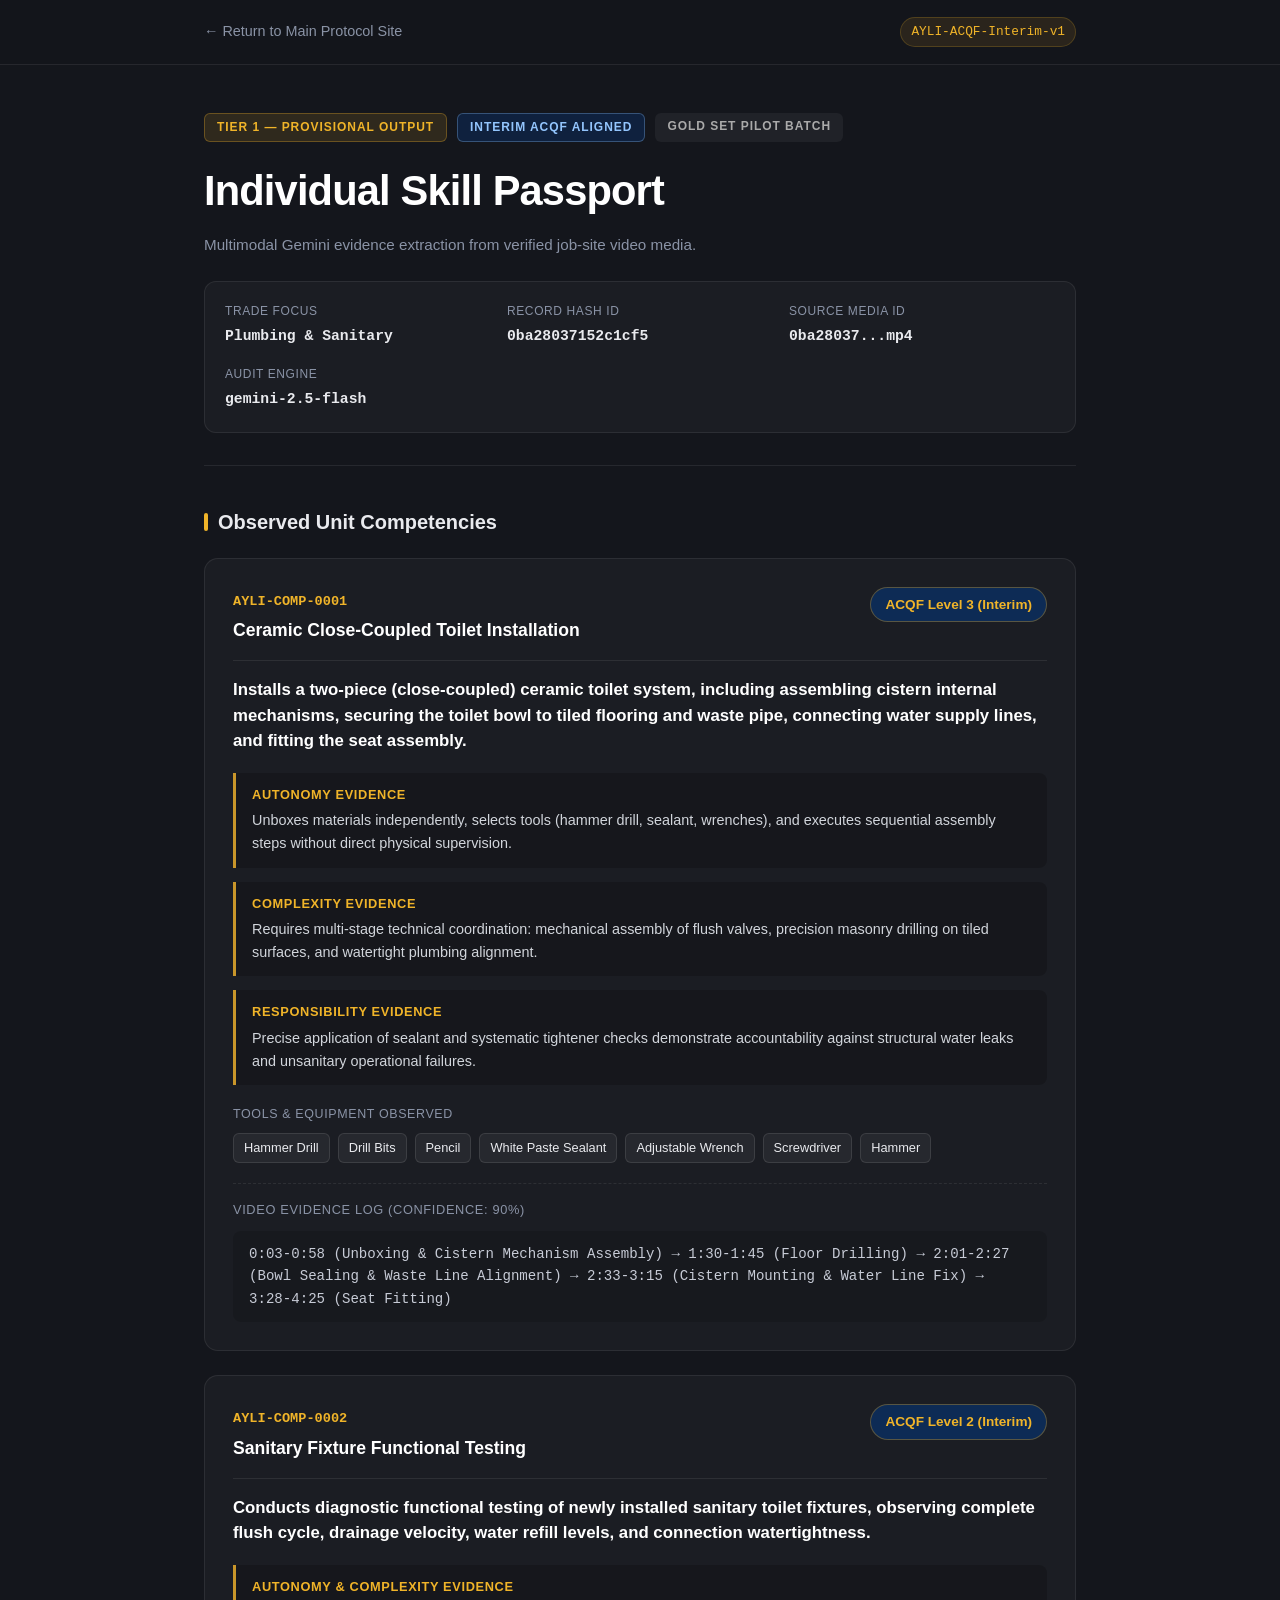
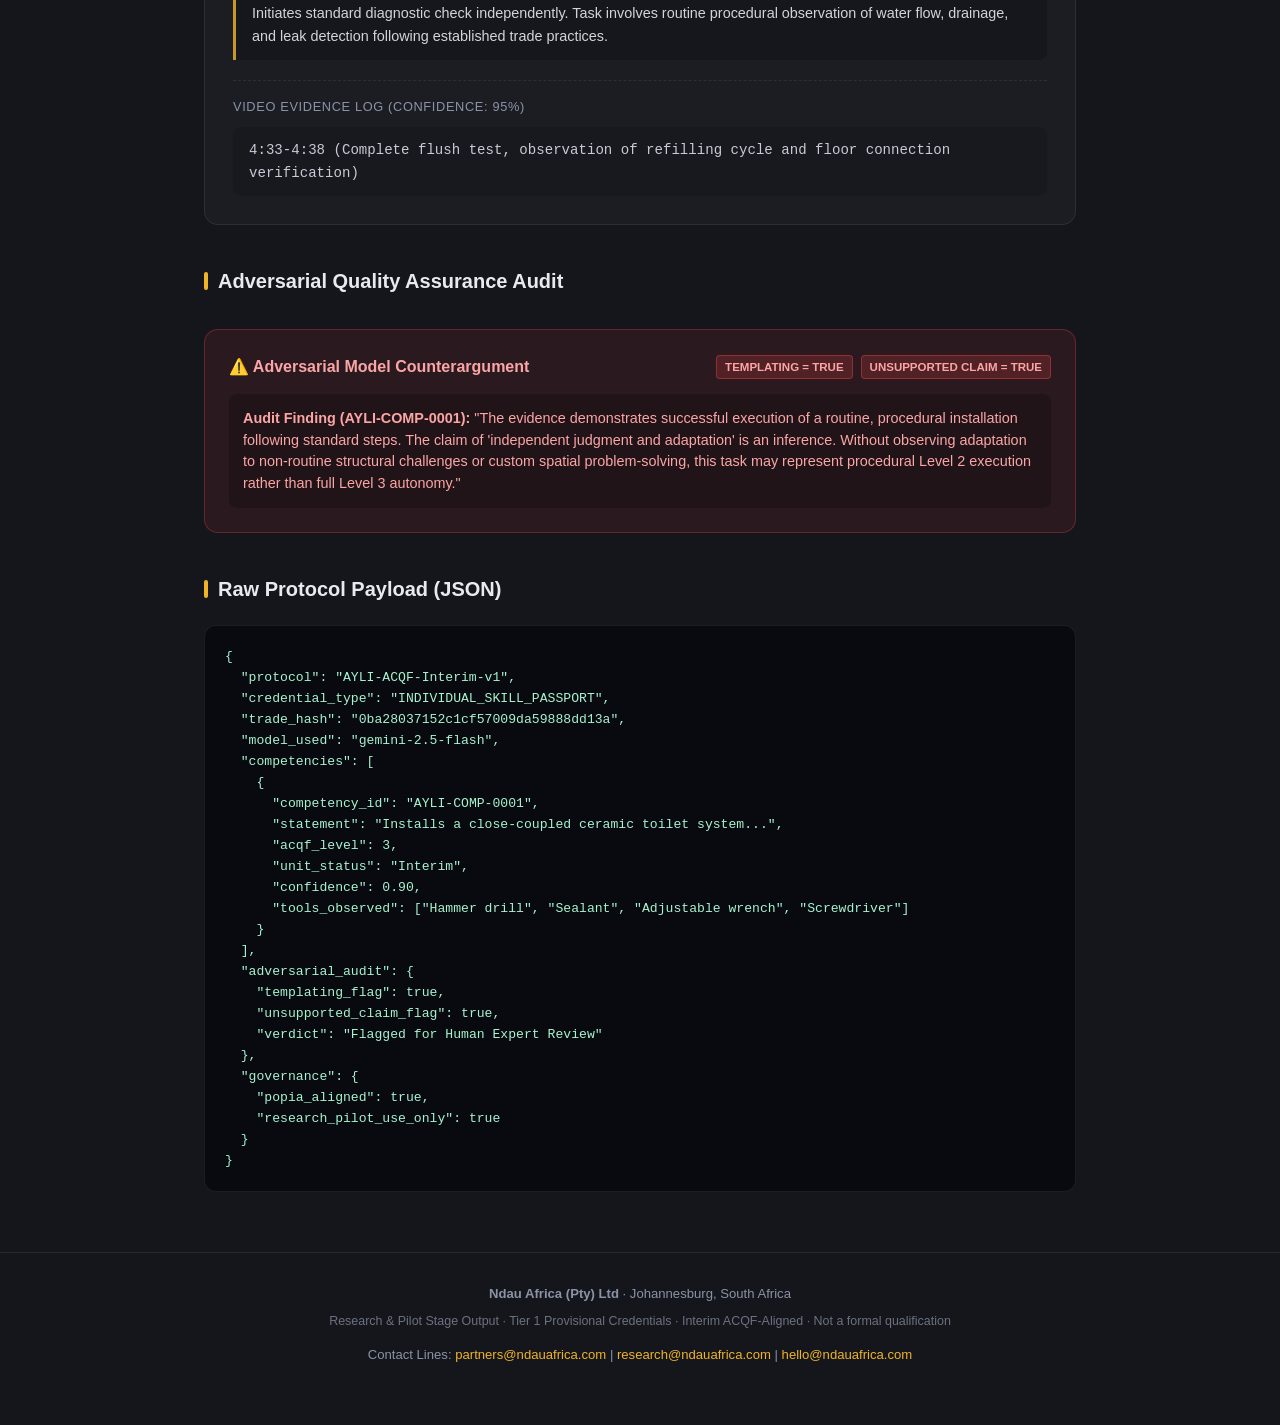
==== sample-passport.html @ 77eb0f64 "Add sample passport HTML structure This file contains the HTML structure for a sample skill passport" ====
<!DOCTYPE html>
<html lang="en">
<head>
  <meta charset="UTF-8">
  <meta name="viewport" content="width=device-width, initial-scale=1.0">
  <title>Sample Skill Passport — Ndau Africa (AYLI Protocol)</title>
  
  <meta property="og:title" content="AYLI Provisional Skill Passport — Sample Output">
  <meta property="og:description" content="Live multimodal protocol output converting job-site video evidence into structured, ACQF-aligned Skill Passports.">
  <meta property="og:url" content="https://ndauafrica.com/sample-passport.html">
  <meta property="og:type" content="website">

  <style>
    :root {
      --navy: #0D2B55;
      --navy-deep: #081B38;
      --gold: #C9962A;
      --gold-bright: #F0B429;
      --ink: #14161C;
      --paper: #F7F6F2;
      --muted: #8A93A6;
      --line: rgba(255, 255, 255, 0.08);
      --card-bg: rgba(255, 255, 255, 0.03);
      --amber-glow: rgba(240, 180, 41, 0.12);
      --red-glow: rgba(239, 68, 68, 0.1);
      --red-border: rgba(239, 68, 68, 0.3);
      --red-text: #FCA5A5;
    }

    * { box-sizing: border-box; margin: 0; padding: 0; }

    body {
      background: var(--ink);
      color: #E9EAEE;
      font-family: -apple-system, BlinkMacSystemFont, 'Segoe UI', Roboto, Helvetica, Arial, sans-serif;
      line-height: 1.6;
      padding-bottom: 60px;
    }

    .wrap { max-width: 920px; margin: 0 auto; padding: 0 24px; }

    /* Sticky Navigation */
    header {
      position: sticky;
      top: 0;
      z-index: 50;
      background: rgba(20, 22, 28, 0.92);
      backdrop-filter: blur(12px);
      border-bottom: 1px solid var(--line);
    }
    header .wrap {
      display: flex;
      align-items: center;
      justify-content: space-between;
      height: 64px;
    }
    .back-link {
      color: var(--muted);
      text-decoration: none;
      font-size: 0.9rem;
      font-weight: 500;
      display: flex;
      align-items: center;
      gap: 6px;
      transition: color 0.2s;
    }
    .back-link:hover { color: var(--gold-bright); }

    .brand-tag {
      font-size: 0.8rem;
      font-family: monospace;
      color: var(--gold-bright);
      background: rgba(240, 180, 41, 0.1);
      padding: 4px 10px;
      border-radius: 999px;
      border: 1px solid rgba(240, 180, 41, 0.2);
    }

    /* Passport Header Banner */
    .passport-header {
      padding: 48px 0 32px;
      border-bottom: 1px solid var(--line);
    }
    .status-badge-row {
      display: flex;
      flex-wrap: wrap;
      gap: 10px;
      margin-bottom: 16px;
    }
    .badge {
      font-size: 0.75rem;
      font-weight: 700;
      text-transform: uppercase;
      letter-spacing: 0.08em;
      padding: 4px 12px;
      border-radius: 6px;
    }
    .badge-provisional {
      background: var(--amber-glow);
      color: var(--gold-bright);
      border: 1px solid rgba(240, 180, 41, 0.3);
    }
    .badge-acqf {
      background: rgba(13, 43, 85, 0.6);
      color: #93C5FD;
      border: 1px solid rgba(147, 197, 253, 0.3);
    }

    h1 {
      font-size: clamp(1.8rem, 4vw, 2.6rem);
      font-weight: 800;
      letter-spacing: -0.02em;
      color: #FFF;
      margin-bottom: 8px;
    }
    .subtitle {
      color: var(--muted);
      font-size: 0.95rem;
      margin-bottom: 24px;
    }

    /* Meta Details Grid */
    .meta-grid {
      display: grid;
      grid-template-columns: repeat(auto-fit, minmax(200px, 1fr));
      gap: 16px;
      background: var(--card-bg);
      border: 1px solid var(--line);
      border-radius: 12px;
      padding: 20px;
    }
    .meta-item .label {
      font-size: 0.75rem;
      text-transform: uppercase;
      letter-spacing: 0.05em;
      color: var(--muted);
      margin-bottom: 4px;
    }
    .meta-item .value {
      font-size: 0.92rem;
      font-weight: 600;
      color: #E9EAEE;
      font-family: monospace;
    }

    /* Competency Card */
    .section-title {
      font-size: 1.25rem;
      font-weight: 700;
      margin: 40px 0 20px;
      display: flex;
      align-items: center;
      gap: 10px;
    }
    .section-title::before {
      content: '';
      display: inline-block;
      width: 4px;
      height: 18px;
      background: var(--gold-bright);
      border-radius: 2px;
    }

    .card {
      background: var(--card-bg);
      border: 1px solid var(--line);
      border-radius: 14px;
      padding: 28px;
      margin-bottom: 24px;
    }

    .card-top {
      display: flex;
      justify-content: space-between;
      align-items: flex-start;
      flex-wrap: wrap;
      gap: 12px;
      margin-bottom: 16px;
      padding-bottom: 16px;
      border-bottom: 1px solid var(--line);
    }

    .comp-id {
      font-family: monospace;
      font-size: 0.85rem;
      color: var(--gold-bright);
      font-weight: 700;
    }

    .level-pill {
      background: var(--navy);
      border: 1px solid rgba(201, 150, 42, 0.4);
      color: var(--gold-bright);
      padding: 6px 14px;
      border-radius: 999px;
      font-size: 0.85rem;
      font-weight: 700;
    }

    .statement {
      font-size: 1.05rem;
      font-weight: 600;
      color: #FFF;
      margin-bottom: 20px;
      line-height: 1.5;
    }

    /* ACQF Rationale Grid */
    .rationale-grid {
      display: grid;
      grid-template-columns: 1fr;
      gap: 14px;
      margin-bottom: 20px;
    }
    .rationale-item {
      background: rgba(0, 0, 0, 0.2);
      border-left: 3px solid var(--gold);
      padding: 12px 16px;
      border-radius: 0 8px 8px 0;
    }
    .rationale-item strong {
      display: block;
      font-size: 0.8rem;
      text-transform: uppercase;
      letter-spacing: 0.05em;
      color: var(--gold-bright);
      margin-bottom: 4px;
    }
    .rationale-item p {
      font-size: 0.9rem;
      color: #D1D5DB;
    }

    /* Tools List */
    .tools-wrap {
      margin-top: 16px;
    }
    .tools-label {
      font-size: 0.78rem;
      text-transform: uppercase;
      letter-spacing: 0.05em;
      color: var(--muted);
      margin-bottom: 8px;
    }
    .tools-pills {
      display: flex;
      flex-wrap: wrap;
      gap: 8px;
    }
    .tool-pill {
      background: rgba(255, 255, 255, 0.05);
      border: 1px solid rgba(255, 255, 255, 0.1);
      font-size: 0.8rem;
      padding: 4px 10px;
      border-radius: 6px;
      color: #E9EAEE;
    }

    /* Evidence Timeline */
    .timeline {
      margin-top: 20px;
      padding-top: 16px;
      border-top: 1px dashed var(--line);
    }
    .timeline-title {
      font-size: 0.8rem;
      text-transform: uppercase;
      letter-spacing: 0.05em;
      color: var(--muted);
      margin-bottom: 10px;
    }
    .timeline-text {
      font-size: 0.88rem;
      color: #C7CBD6;
      background: rgba(0, 0, 0, 0.15);
      padding: 12px 16px;
      border-radius: 8px;
      font-family: monospace;
    }

    /* Adversarial Audit Box */
    .audit-card {
      background: var(--red-glow);
      border: 1px solid var(--red-border);
      border-radius: 14px;
      padding: 24px;
      margin-top: 32px;
    }
    .audit-header {
      display: flex;
      align-items: center;
      justify-content: space-between;
      margin-bottom: 14px;
      flex-wrap: wrap;
      gap: 10px;
    }
    .audit-title {
      color: var(--red-text);
      font-weight: 700;
      font-size: 1rem;
      display: flex;
      align-items: center;
      gap: 8px;
    }
    .audit-flags {
      display: flex;
      gap: 8px;
    }
    .flag-pill {
      background: rgba(239, 68, 68, 0.2);
      color: var(--red-text);
      border: 1px solid rgba(239, 68, 68, 0.4);
      font-size: 0.72rem;
      font-weight: 700;
      padding: 2px 8px;
      border-radius: 4px;
      text-transform: uppercase;
    }
    .counterargument {
      font-size: 0.9rem;
      color: #FCA5A5;
      line-height: 1.5;
      background: rgba(0,0,0,0.25);
      padding: 14px;
      border-radius: 8px;
    }

    /* JSON Viewer Container */
    .json-box {
      background: #090A0F;
      border: 1px solid var(--line);
      border-radius: 12px;
      padding: 20px;
      font-family: 'Courier New', Courier, monospace;
      font-size: 0.82rem;
      color: #A7F3D0;
      overflow-x: auto;
      white-space: pre-wrap;
      margin-top: 16px;
    }

    /* Footer & Governance */
    footer {
      margin-top: 60px;
      padding-top: 30px;
      border-top: 1px solid var(--line);
      text-align: center;
      font-size: 0.82rem;
      color: var(--muted);
    }
    footer a { color: var(--gold-bright); text-decoration: none; }
    footer a:hover { text-decoration: underline; }
  </style>
</head>
<body>

  <header>
    <div class="wrap">
      <a href="/" class="back-link">← Return to Main Protocol Site</a>
      <div class="brand-tag">AYLI-ACQF-Interim-v1</div>
    </div>
  </header>

  <main class="wrap">
    
    <!-- Header Section -->
    <section class="passport-header">
      <div class="status-badge-row">
        <span class="badge badge-provisional">Tier 1 — Provisional Output</span>
        <span class="badge badge-acqf">Interim ACQF Aligned</span>
        <span class="badge" style="background: rgba(255,255,255,0.05); color: #AAA;">Gold Set Pilot Batch</span>
      </div>
      <h1>Individual Skill Passport</h1>
      <p class="subtitle">Multimodal Gemini evidence extraction from verified job-site video media.</p>

      <div class="meta-grid">
        <div class="meta-item">
          <div class="label">Trade Focus</div>
          <div class="value">Plumbing & Sanitary</div>
        </div>
        <div class="meta-item">
          <div class="label">Record Hash ID</div>
          <div class="value">0ba28037152c1cf5</div>
        </div>
        <div class="meta-item">
          <div class="label">Source Media ID</div>
          <div class="value">0ba28037...mp4</div>
        </div>
        <div class="meta-item">
          <div class="label">Audit Engine</div>
          <div class="value">gemini-2.5-flash</div>
        </div>
      </div>
    </section>

    <!-- Observed Competencies -->
    <div class="section-title">Observed Unit Competencies</div>

    <!-- Competency 1 -->
    <div class="card">
      <div class="card-top">
        <div>
          <span class="comp-id">AYLI-COMP-0001</span>
          <h2 style="font-size:1.1rem; color:#FFF; margin-top:4px;">Ceramic Close-Coupled Toilet Installation</h2>
        </div>
        <div class="level-pill">ACQF Level 3 (Interim)</div>
      </div>

      <div class="statement">
        Installs a two-piece (close-coupled) ceramic toilet system, including assembling cistern internal mechanisms, securing the toilet bowl to tiled flooring and waste pipe, connecting water supply lines, and fitting the seat assembly.
      </div>

      <div class="rationale-grid">
        <div class="rationale-item">
          <strong>Autonomy Evidence</strong>
          <p>Unboxes materials independently, selects tools (hammer drill, sealant, wrenches), and executes sequential assembly steps without direct physical supervision.</p>
        </div>
        <div class="rationale-item">
          <strong>Complexity Evidence</strong>
          <p>Requires multi-stage technical coordination: mechanical assembly of flush valves, precision masonry drilling on tiled surfaces, and watertight plumbing alignment.</p>
        </div>
        <div class="rationale-item">
          <strong>Responsibility Evidence</strong>
          <p>Precise application of sealant and systematic tightener checks demonstrate accountability against structural water leaks and unsanitary operational failures.</p>
        </div>
      </div>

      <div class="tools-wrap">
        <div class="tools-label">Tools & Equipment Observed</div>
        <div class="tools-pills">
          <span class="tool-pill">Hammer Drill</span>
          <span class="tool-pill">Drill Bits</span>
          <span class="tool-pill">Pencil</span>
          <span class="tool-pill">White Paste Sealant</span>
          <span class="tool-pill">Adjustable Wrench</span>
          <span class="tool-pill">Screwdriver</span>
          <span class="tool-pill">Hammer</span>
        </div>
      </div>

      <div class="timeline">
        <div class="timeline-title">Video Evidence Log (Confidence: 90%)</div>
        <div class="timeline-text">
          0:03-0:58 (Unboxing & Cistern Mechanism Assembly) → 1:30-1:45 (Floor Drilling) → 2:01-2:27 (Bowl Sealing & Waste Line Alignment) → 2:33-3:15 (Cistern Mounting & Water Line Fix) → 3:28-4:25 (Seat Fitting)
        </div>
      </div>
    </div>

    <!-- Competency 2 -->
    <div class="card">
      <div class="card-top">
        <div>
          <span class="comp-id">AYLI-COMP-0002</span>
          <h2 style="font-size:1.1rem; color:#FFF; margin-top:4px;">Sanitary Fixture Functional Testing</h2>
        </div>
        <div class="level-pill">ACQF Level 2 (Interim)</div>
      </div>

      <div class="statement">
        Conducts diagnostic functional testing of newly installed sanitary toilet fixtures, observing complete flush cycle, drainage velocity, water refill levels, and connection watertightness.
      </div>

      <div class="rationale-grid">
        <div class="rationale-item">
          <strong>Autonomy & Complexity Evidence</strong>
          <p>Initiates standard diagnostic check independently. Task involves routine procedural observation of water flow, drainage, and leak detection following established trade practices.</p>
        </div>
      </div>

      <div class="timeline">
        <div class="timeline-title">Video Evidence Log (Confidence: 95%)</div>
        <div class="timeline-text">
          4:33-4:38 (Complete flush test, observation of refilling cycle and floor connection verification)
        </div>
      </div>
    </div>

    <!-- Adversarial Audit Section -->
    <div class="section-title">Adversarial Quality Assurance Audit</div>

    <div class="audit-card">
      <div class="audit-header">
        <div class="audit-title">
          <span>⚠️ Adversarial Model Counterargument</span>
        </div>
        <div class="audit-flags">
          <span class="flag-pill">Templating = True</span>
          <span class="flag-pill">Unsupported Claim = True</span>
        </div>
      </div>
      
      <div class="counterargument">
        <strong>Audit Finding (AYLI-COMP-0001):</strong> "The evidence demonstrates successful execution of a routine, procedural installation following standard steps. The claim of 'independent judgment and adaptation' is an inference. Without observing adaptation to non-routine structural challenges or custom spatial problem-solving, this task may represent procedural Level 2 execution rather than full Level 3 autonomy."
      </div>
    </div>

    <!-- Raw Protocol Payload -->
    <div class="section-title">Raw Protocol Payload (JSON)</div>
    <div class="json-box">{
  "protocol": "AYLI-ACQF-Interim-v1",
  "credential_type": "INDIVIDUAL_SKILL_PASSPORT",
  "trade_hash": "0ba28037152c1cf57009da59888dd13a",
  "model_used": "gemini-2.5-flash",
  "competencies": [
    {
      "competency_id": "AYLI-COMP-0001",
      "statement": "Installs a close-coupled ceramic toilet system...",
      "acqf_level": 3,
      "unit_status": "Interim",
      "confidence": 0.90,
      "tools_observed": ["Hammer drill", "Sealant", "Adjustable wrench", "Screwdriver"]
    }
  ],
  "adversarial_audit": {
    "templating_flag": true,
    "unsupported_claim_flag": true,
    "verdict": "Flagged for Human Expert Review"
  },
  "governance": {
    "popia_aligned": true,
    "research_pilot_use_only": true
  }
}</div>

  </main>

  <!-- Footer -->
  <footer>
    <div class="wrap">
      <p style="margin-bottom: 8px;"><strong>Ndau Africa (Pty) Ltd</strong> · Johannesburg, South Africa</p>
      <p style="margin-bottom: 12px; color: #6B7280; font-size:0.78rem;">
        Research & Pilot Stage Output · Tier 1 Provisional Credentials · Interim ACQF-Aligned · Not a formal qualification
      </p>
      <p>
        Contact Lines: 
        <a href="mailto:partners@ndauafrica.com">partners@ndauafrica.com</a> | 
        <a href="mailto:research@ndauafrica.com">research@ndauafrica.com</a> | 
        <a href="mailto:hello@ndauafrica.com">hello@ndauafrica.com</a>
      </p>
    </div>
  </footer>

</body>
</html>
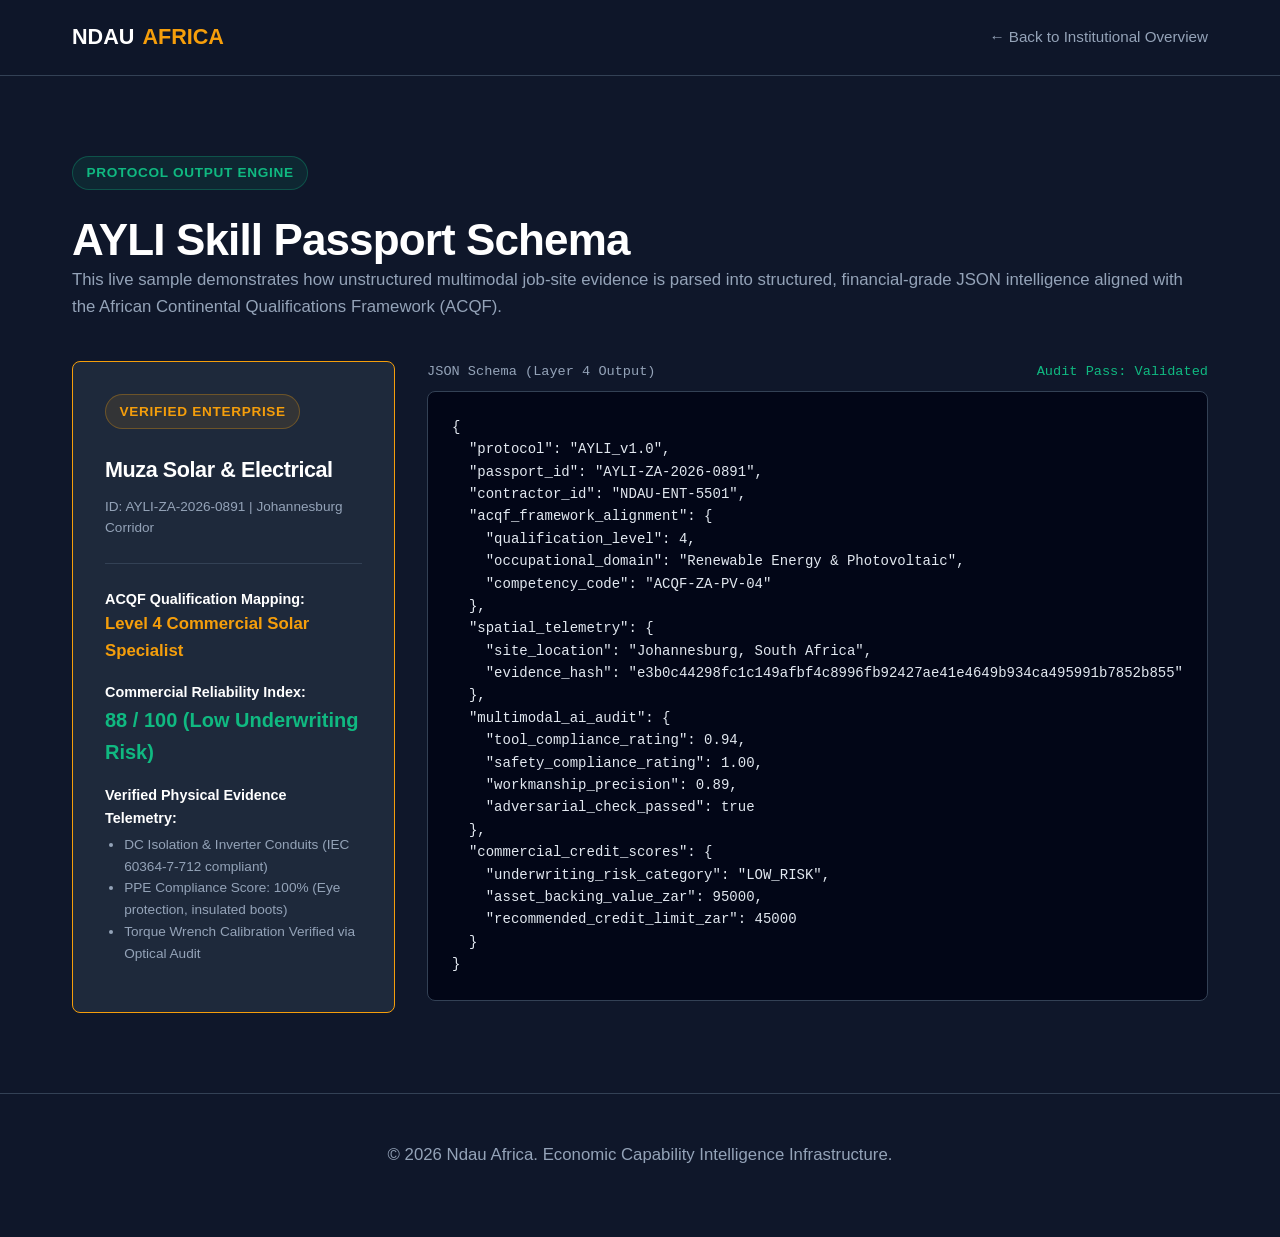
==== commit 63765c29: "Update sample-passport.html" ====
--- a/sample-passport.html
+++ b/sample-passport.html
@@ -3,541 +3,97 @@
 <head>
   <meta charset="UTF-8">
   <meta name="viewport" content="width=device-width, initial-scale=1.0">
-  <title>Sample Skill Passport — Ndau Africa (AYLI Protocol)</title>
-  
-  <meta property="og:title" content="AYLI Provisional Skill Passport — Sample Output">
-  <meta property="og:description" content="Live multimodal protocol output converting job-site video evidence into structured, ACQF-aligned Skill Passports.">
-  <meta property="og:url" content="https://ndauafrica.com/sample-passport.html">
-  <meta property="og:type" content="website">
-
-  <style>
-    :root {
-      --navy: #0D2B55;
-      --navy-deep: #081B38;
-      --gold: #C9962A;
-      --gold-bright: #F0B429;
-      --ink: #14161C;
-      --paper: #F7F6F2;
-      --muted: #8A93A6;
-      --line: rgba(255, 255, 255, 0.08);
-      --card-bg: rgba(255, 255, 255, 0.03);
-      --amber-glow: rgba(240, 180, 41, 0.12);
-      --red-glow: rgba(239, 68, 68, 0.1);
-      --red-border: rgba(239, 68, 68, 0.3);
-      --red-text: #FCA5A5;
-    }
-
-    * { box-sizing: border-box; margin: 0; padding: 0; }
-
-    body {
-      background: var(--ink);
-      color: #E9EAEE;
-      font-family: -apple-system, BlinkMacSystemFont, 'Segoe UI', Roboto, Helvetica, Arial, sans-serif;
-      line-height: 1.6;
-      padding-bottom: 60px;
-    }
-
-    .wrap { max-width: 920px; margin: 0 auto; padding: 0 24px; }
-
-    /* Sticky Navigation */
-    header {
-      position: sticky;
-      top: 0;
-      z-index: 50;
-      background: rgba(20, 22, 28, 0.92);
-      backdrop-filter: blur(12px);
-      border-bottom: 1px solid var(--line);
-    }
-    header .wrap {
-      display: flex;
-      align-items: center;
-      justify-content: space-between;
-      height: 64px;
-    }
-    .back-link {
-      color: var(--muted);
-      text-decoration: none;
-      font-size: 0.9rem;
-      font-weight: 500;
-      display: flex;
-      align-items: center;
-      gap: 6px;
-      transition: color 0.2s;
-    }
-    .back-link:hover { color: var(--gold-bright); }
-
-    .brand-tag {
-      font-size: 0.8rem;
-      font-family: monospace;
-      color: var(--gold-bright);
-      background: rgba(240, 180, 41, 0.1);
-      padding: 4px 10px;
-      border-radius: 999px;
-      border: 1px solid rgba(240, 180, 41, 0.2);
-    }
-
-    /* Passport Header Banner */
-    .passport-header {
-      padding: 48px 0 32px;
-      border-bottom: 1px solid var(--line);
-    }
-    .status-badge-row {
-      display: flex;
-      flex-wrap: wrap;
-      gap: 10px;
-      margin-bottom: 16px;
-    }
-    .badge {
-      font-size: 0.75rem;
-      font-weight: 700;
-      text-transform: uppercase;
-      letter-spacing: 0.08em;
-      padding: 4px 12px;
-      border-radius: 6px;
-    }
-    .badge-provisional {
-      background: var(--amber-glow);
-      color: var(--gold-bright);
-      border: 1px solid rgba(240, 180, 41, 0.3);
-    }
-    .badge-acqf {
-      background: rgba(13, 43, 85, 0.6);
-      color: #93C5FD;
-      border: 1px solid rgba(147, 197, 253, 0.3);
-    }
-
-    h1 {
-      font-size: clamp(1.8rem, 4vw, 2.6rem);
-      font-weight: 800;
-      letter-spacing: -0.02em;
-      color: #FFF;
-      margin-bottom: 8px;
-    }
-    .subtitle {
-      color: var(--muted);
-      font-size: 0.95rem;
-      margin-bottom: 24px;
-    }
-
-    /* Meta Details Grid */
-    .meta-grid {
-      display: grid;
-      grid-template-columns: repeat(auto-fit, minmax(200px, 1fr));
-      gap: 16px;
-      background: var(--card-bg);
-      border: 1px solid var(--line);
-      border-radius: 12px;
-      padding: 20px;
-    }
-    .meta-item .label {
-      font-size: 0.75rem;
-      text-transform: uppercase;
-      letter-spacing: 0.05em;
-      color: var(--muted);
-      margin-bottom: 4px;
-    }
-    .meta-item .value {
-      font-size: 0.92rem;
-      font-weight: 600;
-      color: #E9EAEE;
-      font-family: monospace;
-    }
-
-    /* Competency Card */
-    .section-title {
-      font-size: 1.25rem;
-      font-weight: 700;
-      margin: 40px 0 20px;
-      display: flex;
-      align-items: center;
-      gap: 10px;
-    }
-    .section-title::before {
-      content: '';
-      display: inline-block;
-      width: 4px;
-      height: 18px;
-      background: var(--gold-bright);
-      border-radius: 2px;
-    }
-
-    .card {
-      background: var(--card-bg);
-      border: 1px solid var(--line);
-      border-radius: 14px;
-      padding: 28px;
-      margin-bottom: 24px;
-    }
-
-    .card-top {
-      display: flex;
-      justify-content: space-between;
-      align-items: flex-start;
-      flex-wrap: wrap;
-      gap: 12px;
-      margin-bottom: 16px;
-      padding-bottom: 16px;
-      border-bottom: 1px solid var(--line);
-    }
-
-    .comp-id {
-      font-family: monospace;
-      font-size: 0.85rem;
-      color: var(--gold-bright);
-      font-weight: 700;
-    }
-
-    .level-pill {
-      background: var(--navy);
-      border: 1px solid rgba(201, 150, 42, 0.4);
-      color: var(--gold-bright);
-      padding: 6px 14px;
-      border-radius: 999px;
-      font-size: 0.85rem;
-      font-weight: 700;
-    }
-
-    .statement {
-      font-size: 1.05rem;
-      font-weight: 600;
-      color: #FFF;
-      margin-bottom: 20px;
-      line-height: 1.5;
-    }
-
-    /* ACQF Rationale Grid */
-    .rationale-grid {
-      display: grid;
-      grid-template-columns: 1fr;
-      gap: 14px;
-      margin-bottom: 20px;
-    }
-    .rationale-item {
-      background: rgba(0, 0, 0, 0.2);
-      border-left: 3px solid var(--gold);
-      padding: 12px 16px;
-      border-radius: 0 8px 8px 0;
-    }
-    .rationale-item strong {
-      display: block;
-      font-size: 0.8rem;
-      text-transform: uppercase;
-      letter-spacing: 0.05em;
-      color: var(--gold-bright);
-      margin-bottom: 4px;
-    }
-    .rationale-item p {
-      font-size: 0.9rem;
-      color: #D1D5DB;
-    }
-
-    /* Tools List */
-    .tools-wrap {
-      margin-top: 16px;
-    }
-    .tools-label {
-      font-size: 0.78rem;
-      text-transform: uppercase;
-      letter-spacing: 0.05em;
-      color: var(--muted);
-      margin-bottom: 8px;
-    }
-    .tools-pills {
-      display: flex;
-      flex-wrap: wrap;
-      gap: 8px;
-    }
-    .tool-pill {
-      background: rgba(255, 255, 255, 0.05);
-      border: 1px solid rgba(255, 255, 255, 0.1);
-      font-size: 0.8rem;
-      padding: 4px 10px;
-      border-radius: 6px;
-      color: #E9EAEE;
-    }
-
-    /* Evidence Timeline */
-    .timeline {
-      margin-top: 20px;
-      padding-top: 16px;
-      border-top: 1px dashed var(--line);
-    }
-    .timeline-title {
-      font-size: 0.8rem;
-      text-transform: uppercase;
-      letter-spacing: 0.05em;
-      color: var(--muted);
-      margin-bottom: 10px;
-    }
-    .timeline-text {
-      font-size: 0.88rem;
-      color: #C7CBD6;
-      background: rgba(0, 0, 0, 0.15);
-      padding: 12px 16px;
-      border-radius: 8px;
-      font-family: monospace;
-    }
-
-    /* Adversarial Audit Box */
-    .audit-card {
-      background: var(--red-glow);
-      border: 1px solid var(--red-border);
-      border-radius: 14px;
-      padding: 24px;
-      margin-top: 32px;
-    }
-    .audit-header {
-      display: flex;
-      align-items: center;
-      justify-content: space-between;
-      margin-bottom: 14px;
-      flex-wrap: wrap;
-      gap: 10px;
-    }
-    .audit-title {
-      color: var(--red-text);
-      font-weight: 700;
-      font-size: 1rem;
-      display: flex;
-      align-items: center;
-      gap: 8px;
-    }
-    .audit-flags {
-      display: flex;
-      gap: 8px;
-    }
-    .flag-pill {
-      background: rgba(239, 68, 68, 0.2);
-      color: var(--red-text);
-      border: 1px solid rgba(239, 68, 68, 0.4);
-      font-size: 0.72rem;
-      font-weight: 700;
-      padding: 2px 8px;
-      border-radius: 4px;
-      text-transform: uppercase;
-    }
-    .counterargument {
-      font-size: 0.9rem;
-      color: #FCA5A5;
-      line-height: 1.5;
-      background: rgba(0,0,0,0.25);
-      padding: 14px;
-      border-radius: 8px;
-    }
-
-    /* JSON Viewer Container */
-    .json-box {
-      background: #090A0F;
-      border: 1px solid var(--line);
-      border-radius: 12px;
-      padding: 20px;
-      font-family: 'Courier New', Courier, monospace;
-      font-size: 0.82rem;
-      color: #A7F3D0;
-      overflow-x: auto;
-      white-space: pre-wrap;
-      margin-top: 16px;
-    }
-
-    /* Footer & Governance */
-    footer {
-      margin-top: 60px;
-      padding-top: 30px;
-      border-top: 1px solid var(--line);
-      text-align: center;
-      font-size: 0.82rem;
-      color: var(--muted);
-    }
-    footer a { color: var(--gold-bright); text-decoration: none; }
-    footer a:hover { text-decoration: underline; }
-  </style>
+  <title>AYLI Capability Passport Output — Ndau Africa</title>
+  <link rel="stylesheet" href="style.css">
 </head>
 <body>
 
   <header>
-    <div class="wrap">
-      <a href="/" class="back-link">← Return to Main Protocol Site</a>
-      <div class="brand-tag">AYLI-ACQF-Interim-v1</div>
+    <div class="nav-container">
+      <a href="index.html" class="logo">NDAU <span>AFRICA</span></a>
+      <nav>
+        <a href="index.html">← Back to Institutional Overview</a>
+      </nav>
     </div>
   </header>
 
-  <main class="wrap">
-    
-    <!-- Header Section -->
-    <section class="passport-header">
-      <div class="status-badge-row">
-        <span class="badge badge-provisional">Tier 1 — Provisional Output</span>
-        <span class="badge badge-acqf">Interim ACQF Aligned</span>
-        <span class="badge" style="background: rgba(255,255,255,0.05); color: #AAA;">Gold Set Pilot Batch</span>
-      </div>
-      <h1>Individual Skill Passport</h1>
-      <p class="subtitle">Multimodal Gemini evidence extraction from verified job-site video media.</p>
+  <section>
+    <div class="badge badge-emerald">Protocol Output Engine</div>
+    <h1>AYLI Skill Passport Schema</h1>
+    <p>This live sample demonstrates how unstructured multimodal job-site evidence is parsed into structured, financial-grade JSON intelligence aligned with the African Continental Qualifications Framework (ACQF).</p>
 
-      <div class="meta-grid">
-        <div class="meta-item">
-          <div class="label">Trade Focus</div>
-          <div class="value">Plumbing & Sanitary</div>
+    <div class="grid-2" style="margin-top: 2.5rem; align-items: start;">
+      
+      <!-- Visual Summary Card -->
+      <div class="card" style="border-color: var(--accent-gold);">
+        <div style="display: flex; justify-content: space-between; align-items: center; margin-bottom: 1.5rem;">
+          <div>
+            <span class="badge">Verified Enterprise</span>
+            <h3>Muza Solar & Electrical</h3>
+            <p style="font-size: 0.85rem; color: var(--text-muted); margin-bottom: 0;">ID: AYLI-ZA-2026-0891 | Johannesburg Corridor</p>
+          </div>
         </div>
-        <div class="meta-item">
-          <div class="label">Record Hash ID</div>
-          <div class="value">0ba28037152c1cf5</div>
+
+        <hr style="border: 0; border-top: 1px solid var(--border-color); margin-bottom: 1.5rem;">
+
+        <div style="margin-bottom: 1rem;">
+          <strong style="color: #ffffff; display: block; font-size: 0.9rem;">ACQF Qualification Mapping:</strong>
+          <p style="color: var(--accent-gold); font-weight: 600; margin-bottom: 0.5rem;">Level 4 Commercial Solar Specialist</p>
         </div>
-        <div class="meta-item">
-          <div class="label">Source Media ID</div>
-          <div class="value">0ba28037...mp4</div>
+
+        <div style="margin-bottom: 1rem;">
+          <strong style="color: #ffffff; display: block; font-size: 0.9rem;">Commercial Reliability Index:</strong>
+          <p style="color: var(--accent-emerald); font-weight: 700; font-size: 1.25rem; margin-bottom: 0.5rem;">88 / 100 (Low Underwriting Risk)</p>
         </div>
-        <div class="meta-item">
-          <div class="label">Audit Engine</div>
-          <div class="value">gemini-2.5-flash</div>
-        </div>
-      </div>
-    </section>
 
-    <!-- Observed Competencies -->
-    <div class="section-title">Observed Unit Competencies</div>
-
-    <!-- Competency 1 -->
-    <div class="card">
-      <div class="card-top">
-        <div>
-          <span class="comp-id">AYLI-COMP-0001</span>
-          <h2 style="font-size:1.1rem; color:#FFF; margin-top:4px;">Ceramic Close-Coupled Toilet Installation</h2>
-        </div>
-        <div class="level-pill">ACQF Level 3 (Interim)</div>
-      </div>
-
-      <div class="statement">
-        Installs a two-piece (close-coupled) ceramic toilet system, including assembling cistern internal mechanisms, securing the toilet bowl to tiled flooring and waste pipe, connecting water supply lines, and fitting the seat assembly.
-      </div>
-
-      <div class="rationale-grid">
-        <div class="rationale-item">
-          <strong>Autonomy Evidence</strong>
-          <p>Unboxes materials independently, selects tools (hammer drill, sealant, wrenches), and executes sequential assembly steps without direct physical supervision.</p>
-        </div>
-        <div class="rationale-item">
-          <strong>Complexity Evidence</strong>
-          <p>Requires multi-stage technical coordination: mechanical assembly of flush valves, precision masonry drilling on tiled surfaces, and watertight plumbing alignment.</p>
-        </div>
-        <div class="rationale-item">
-          <strong>Responsibility Evidence</strong>
-          <p>Precise application of sealant and systematic tightener checks demonstrate accountability against structural water leaks and unsanitary operational failures.</p>
+        <div style="margin-bottom: 1rem;">
+          <strong style="color: #ffffff; display: block; font-size: 0.9rem;">Verified Physical Evidence Telemetry:</strong>
+          <ul style="font-size: 0.85rem; color: var(--text-muted); padding-left: 1.2rem; margin-top: 0.25rem;">
+            <li>DC Isolation & Inverter Conduits (IEC 60364-7-712 compliant)</li>
+            <li>PPE Compliance Score: 100% (Eye protection, insulated boots)</li>
+            <li>Torque Wrench Calibration Verified via Optical Audit</li>
+          </ul>
         </div>
       </div>
 
-      <div class="tools-wrap">
-        <div class="tools-label">Tools & Equipment Observed</div>
-        <div class="tools-pills">
-          <span class="tool-pill">Hammer Drill</span>
-          <span class="tool-pill">Drill Bits</span>
-          <span class="tool-pill">Pencil</span>
-          <span class="tool-pill">White Paste Sealant</span>
-          <span class="tool-pill">Adjustable Wrench</span>
-          <span class="tool-pill">Screwdriver</span>
-          <span class="tool-pill">Hammer</span>
+      <!-- JSON Structured Output Code Block -->
+      <div>
+        <div style="display: flex; justify-content: space-between; align-items: center; margin-bottom: 0.5rem;">
+          <span style="font-family: var(--font-mono); font-size: 0.85rem; color: var(--text-muted);">JSON Schema (Layer 4 Output)</span>
+          <span style="font-family: var(--font-mono); font-size: 0.85rem; color: var(--accent-emerald);">Audit Pass: Validated</span>
         </div>
+<pre><code>{
+  "protocol": "AYLI_v1.0",
+  "passport_id": "AYLI-ZA-2026-0891",
+  "contractor_id": "NDAU-ENT-5501",
+  "acqf_framework_alignment": {
+    "qualification_level": 4,
+    "occupational_domain": "Renewable Energy & Photovoltaic",
+    "competency_code": "ACQF-ZA-PV-04"
+  },
+  "spatial_telemetry": {
+    "site_location": "Johannesburg, South Africa",
+    "evidence_hash": "e3b0c44298fc1c149afbf4c8996fb92427ae41e4649b934ca495991b7852b855"
+  },
+  "multimodal_ai_audit": {
+    "tool_compliance_rating": 0.94,
+    "safety_compliance_rating": 1.00,
+    "workmanship_precision": 0.89,
+    "adversarial_check_passed": true
+  },
+  "commercial_credit_scores": {
+    "underwriting_risk_category": "LOW_RISK",
+    "asset_backing_value_zar": 95000,
+    "recommended_credit_limit_zar": 45000
+  }
+}</code></pre>
       </div>
 
-      <div class="timeline">
-        <div class="timeline-title">Video Evidence Log (Confidence: 90%)</div>
-        <div class="timeline-text">
-          0:03-0:58 (Unboxing & Cistern Mechanism Assembly) → 1:30-1:45 (Floor Drilling) → 2:01-2:27 (Bowl Sealing & Waste Line Alignment) → 2:33-3:15 (Cistern Mounting & Water Line Fix) → 3:28-4:25 (Seat Fitting)
-        </div>
-      </div>
     </div>
+  </section>
 
-    <!-- Competency 2 -->
-    <div class="card">
-      <div class="card-top">
-        <div>
-          <span class="comp-id">AYLI-COMP-0002</span>
-          <h2 style="font-size:1.1rem; color:#FFF; margin-top:4px;">Sanitary Fixture Functional Testing</h2>
-        </div>
-        <div class="level-pill">ACQF Level 2 (Interim)</div>
-      </div>
-
-      <div class="statement">
-        Conducts diagnostic functional testing of newly installed sanitary toilet fixtures, observing complete flush cycle, drainage velocity, water refill levels, and connection watertightness.
-      </div>
-
-      <div class="rationale-grid">
-        <div class="rationale-item">
-          <strong>Autonomy & Complexity Evidence</strong>
-          <p>Initiates standard diagnostic check independently. Task involves routine procedural observation of water flow, drainage, and leak detection following established trade practices.</p>
-        </div>
-      </div>
-
-      <div class="timeline">
-        <div class="timeline-title">Video Evidence Log (Confidence: 95%)</div>
-        <div class="timeline-text">
-          4:33-4:38 (Complete flush test, observation of refilling cycle and floor connection verification)
-        </div>
-      </div>
-    </div>
-
-    <!-- Adversarial Audit Section -->
-    <div class="section-title">Adversarial Quality Assurance Audit</div>
-
-    <div class="audit-card">
-      <div class="audit-header">
-        <div class="audit-title">
-          <span>⚠️ Adversarial Model Counterargument</span>
-        </div>
-        <div class="audit-flags">
-          <span class="flag-pill">Templating = True</span>
-          <span class="flag-pill">Unsupported Claim = True</span>
-        </div>
-      </div>
-      
-      <div class="counterargument">
-        <strong>Audit Finding (AYLI-COMP-0001):</strong> "The evidence demonstrates successful execution of a routine, procedural installation following standard steps. The claim of 'independent judgment and adaptation' is an inference. Without observing adaptation to non-routine structural challenges or custom spatial problem-solving, this task may represent procedural Level 2 execution rather than full Level 3 autonomy."
-      </div>
-    </div>
-
-    <!-- Raw Protocol Payload -->
-    <div class="section-title">Raw Protocol Payload (JSON)</div>
-    <div class="json-box">{
-  "protocol": "AYLI-ACQF-Interim-v1",
-  "credential_type": "INDIVIDUAL_SKILL_PASSPORT",
-  "trade_hash": "0ba28037152c1cf57009da59888dd13a",
-  "model_used": "gemini-2.5-flash",
-  "competencies": [
-    {
-      "competency_id": "AYLI-COMP-0001",
-      "statement": "Installs a close-coupled ceramic toilet system...",
-      "acqf_level": 3,
-      "unit_status": "Interim",
-      "confidence": 0.90,
-      "tools_observed": ["Hammer drill", "Sealant", "Adjustable wrench", "Screwdriver"]
-    }
-  ],
-  "adversarial_audit": {
-    "templating_flag": true,
-    "unsupported_claim_flag": true,
-    "verdict": "Flagged for Human Expert Review"
-  },
-  "governance": {
-    "popia_aligned": true,
-    "research_pilot_use_only": true
-  }
-}</div>
-
-  </main>
-
-  <!-- Footer -->
   <footer>
-    <div class="wrap">
-      <p style="margin-bottom: 8px;"><strong>Ndau Africa (Pty) Ltd</strong> · Johannesburg, South Africa</p>
-      <p style="margin-bottom: 12px; color: #6B7280; font-size:0.78rem;">
-        Research & Pilot Stage Output · Tier 1 Provisional Credentials · Interim ACQF-Aligned · Not a formal qualification
-      </p>
-      <p>
-        Contact Lines: 
-        <a href="mailto:partners@ndauafrica.com">partners@ndauafrica.com</a> | 
-        <a href="mailto:research@ndauafrica.com">research@ndauafrica.com</a> | 
-        <a href="mailto:hello@ndauafrica.com">hello@ndauafrica.com</a>
-      </p>
-    </div>
+    <p>© 2026 Ndau Africa. Economic Capability Intelligence Infrastructure.</p>
   </footer>
 
 </body>
--- a/style.css
+++ b/style.css
@@ -0,0 +1,226 @@
+/* ==========================================================================
+   NDAU AFRICA DESIGN SYSTEM
+   Color Palette: Slate, Obsidian, Gold/Amber Accent, Emerald Signal
+   ========================================================================== */
+
+:root {
+  --bg-dark: #0f172a;
+  --bg-card: #1e293b;
+  --bg-card-hover: #334155;
+  --text-main: #f8fafc;
+  --text-muted: #94a3b8;
+  --accent-gold: #f59e0b;
+  --accent-gold-dark: #d97706;
+  --accent-emerald: #10b981;
+  --border-color: #334155;
+  --border-light: #475569;
+  --font-sans: -apple-system, BlinkMacSystemFont, "Segoe UI", Roboto, Helvetica, Arial, sans-serif;
+  --font-mono: "Fira Code", "Cascadia Code", Consolas, Monaco, monospace;
+  --max-width: 1200px;
+}
+
+* {
+  box-sizing: border-box;
+  margin: 0;
+  padding: 0;
+}
+
+body {
+  background-color: var(--bg-dark);
+  color: var(--text-main);
+  font-family: var(--font-sans);
+  line-height: 1.6;
+  -webkit-font-smoothing: antialiased;
+}
+
+/* Typography */
+h1, h2, h3, h4 {
+  color: #ffffff;
+  font-weight: 700;
+  letter-spacing: -0.02em;
+}
+
+h1 { font-size: 2.75rem; line-height: 1.2; }
+h2 { font-size: 2rem; margin-bottom: 1rem; }
+h3 { font-size: 1.35rem; margin-bottom: 0.5rem; }
+p { color: var(--text-muted); margin-bottom: 1.25rem; font-size: 1.05rem; }
+
+/* Navigation */
+header {
+  border-bottom: 1px solid var(--border-color);
+  position: sticky;
+  top: 0;
+  background: rgba(15, 23, 42, 0.95);
+  backdrop-filter: blur(8px);
+  z-index: 100;
+}
+
+.nav-container {
+  max-width: var(--max-width);
+  margin: 0 auto;
+  display: flex;
+  justify-content: space-between;
+  align-items: center;
+  padding: 1.25rem 2rem;
+}
+
+.logo {
+  font-size: 1.35rem;
+  font-weight: 800;
+  color: #ffffff;
+  text-decoration: none;
+  display: flex;
+  align-items: center;
+  gap: 0.5rem;
+}
+
+.logo span {
+  color: var(--accent-gold);
+}
+
+nav a {
+  color: var(--text-muted);
+  text-decoration: none;
+  margin-left: 2rem;
+  font-size: 0.95rem;
+  font-weight: 500;
+  transition: color 0.2s ease;
+}
+
+nav a:hover, nav a.active {
+  color: var(--accent-gold);
+}
+
+.btn-cta {
+  background-color: var(--accent-gold);
+  color: #000000;
+  padding: 0.6rem 1.25rem;
+  border-radius: 6px;
+  font-weight: 600;
+  text-decoration: none;
+  transition: background-color 0.2s ease;
+}
+
+.btn-cta:hover {
+  background-color: var(--accent-gold-dark);
+  color: #ffffff;
+}
+
+/* Layout Sections */
+section {
+  padding: 5rem 2rem;
+  max-width: var(--max-width);
+  margin: 0 auto;
+}
+
+.hero {
+  padding: 6rem 2rem 4rem;
+  text-align: center;
+  max-width: 900px;
+}
+
+.hero p.lead {
+  font-size: 1.25rem;
+  color: var(--text-main);
+  margin: 1.5rem 0 2.5rem;
+}
+
+.badge {
+  display: inline-block;
+  padding: 0.35rem 0.85rem;
+  background: rgba(245, 158, 11, 0.1);
+  border: 1px solid rgba(245, 158, 11, 0.3);
+  color: var(--accent-gold);
+  border-radius: 50px;
+  font-size: 0.85rem;
+  font-weight: 600;
+  margin-bottom: 1.5rem;
+  text-transform: uppercase;
+  letter-spacing: 0.05em;
+}
+
+.badge-emerald {
+  background: rgba(16, 185, 129, 0.1);
+  border-color: rgba(16, 185, 129, 0.3);
+  color: var(--accent-emerald);
+}
+
+/* Grid Components */
+.grid-2 { display: grid; grid-template-columns: 1fr 1fr; gap: 2rem; }
+.grid-3 { display: grid; grid-template-columns: repeat(3, 1fr); gap: 2rem; }
+.grid-4 { display: grid; grid-template-columns: repeat(4, 1fr); gap: 1.5rem; }
+
+.card {
+  background-color: var(--bg-card);
+  border: 1px solid var(--border-color);
+  border-radius: 8px;
+  padding: 2rem;
+  transition: transform 0.2s ease, border-color 0.2s ease;
+}
+
+.card:hover {
+  border-color: var(--border-light);
+  transform: translateY(-2px);
+}
+
+.card-number {
+  color: var(--accent-gold);
+  font-size: 1.25rem;
+  font-weight: 800;
+  margin-bottom: 0.75rem;
+  font-family: var(--font-mono);
+}
+
+/* Pipeline Architecture Diagrams */
+.architecture-box {
+  background: #020617;
+  border: 1px solid var(--border-color);
+  border-radius: 8px;
+  padding: 2rem;
+  margin-top: 2rem;
+}
+
+.layer-row {
+  display: flex;
+  align-items: center;
+  padding: 1rem 0;
+  border-bottom: 1px solid var(--border-color);
+}
+
+.layer-row:last-child { border-bottom: none; }
+.layer-num {
+  font-family: var(--font-mono);
+  color: var(--accent-gold);
+  width: 80px;
+  font-weight: 700;
+}
+.layer-desc strong { color: #ffffff; display: block; }
+
+/* Code Display Syntax */
+pre code {
+  font-family: var(--font-mono);
+  font-size: 0.875rem;
+  color: #e2e8f0;
+  background: #020617;
+  display: block;
+  padding: 1.5rem;
+  border-radius: 8px;
+  border: 1px solid var(--border-color);
+  overflow-x: auto;
+}
+
+/* Footer */
+footer {
+  border-top: 1px solid var(--border-color);
+  padding: 3rem 2rem;
+  text-align: center;
+  color: var(--text-muted);
+  font-size: 0.9rem;
+}
+
+/* Responsive */
+@media (max-width: 868px) {
+  .grid-2, .grid-3, .grid-4 { grid-template-columns: 1fr; }
+  h1 { font-size: 2.1rem; }
+  nav { display: none; }
+}
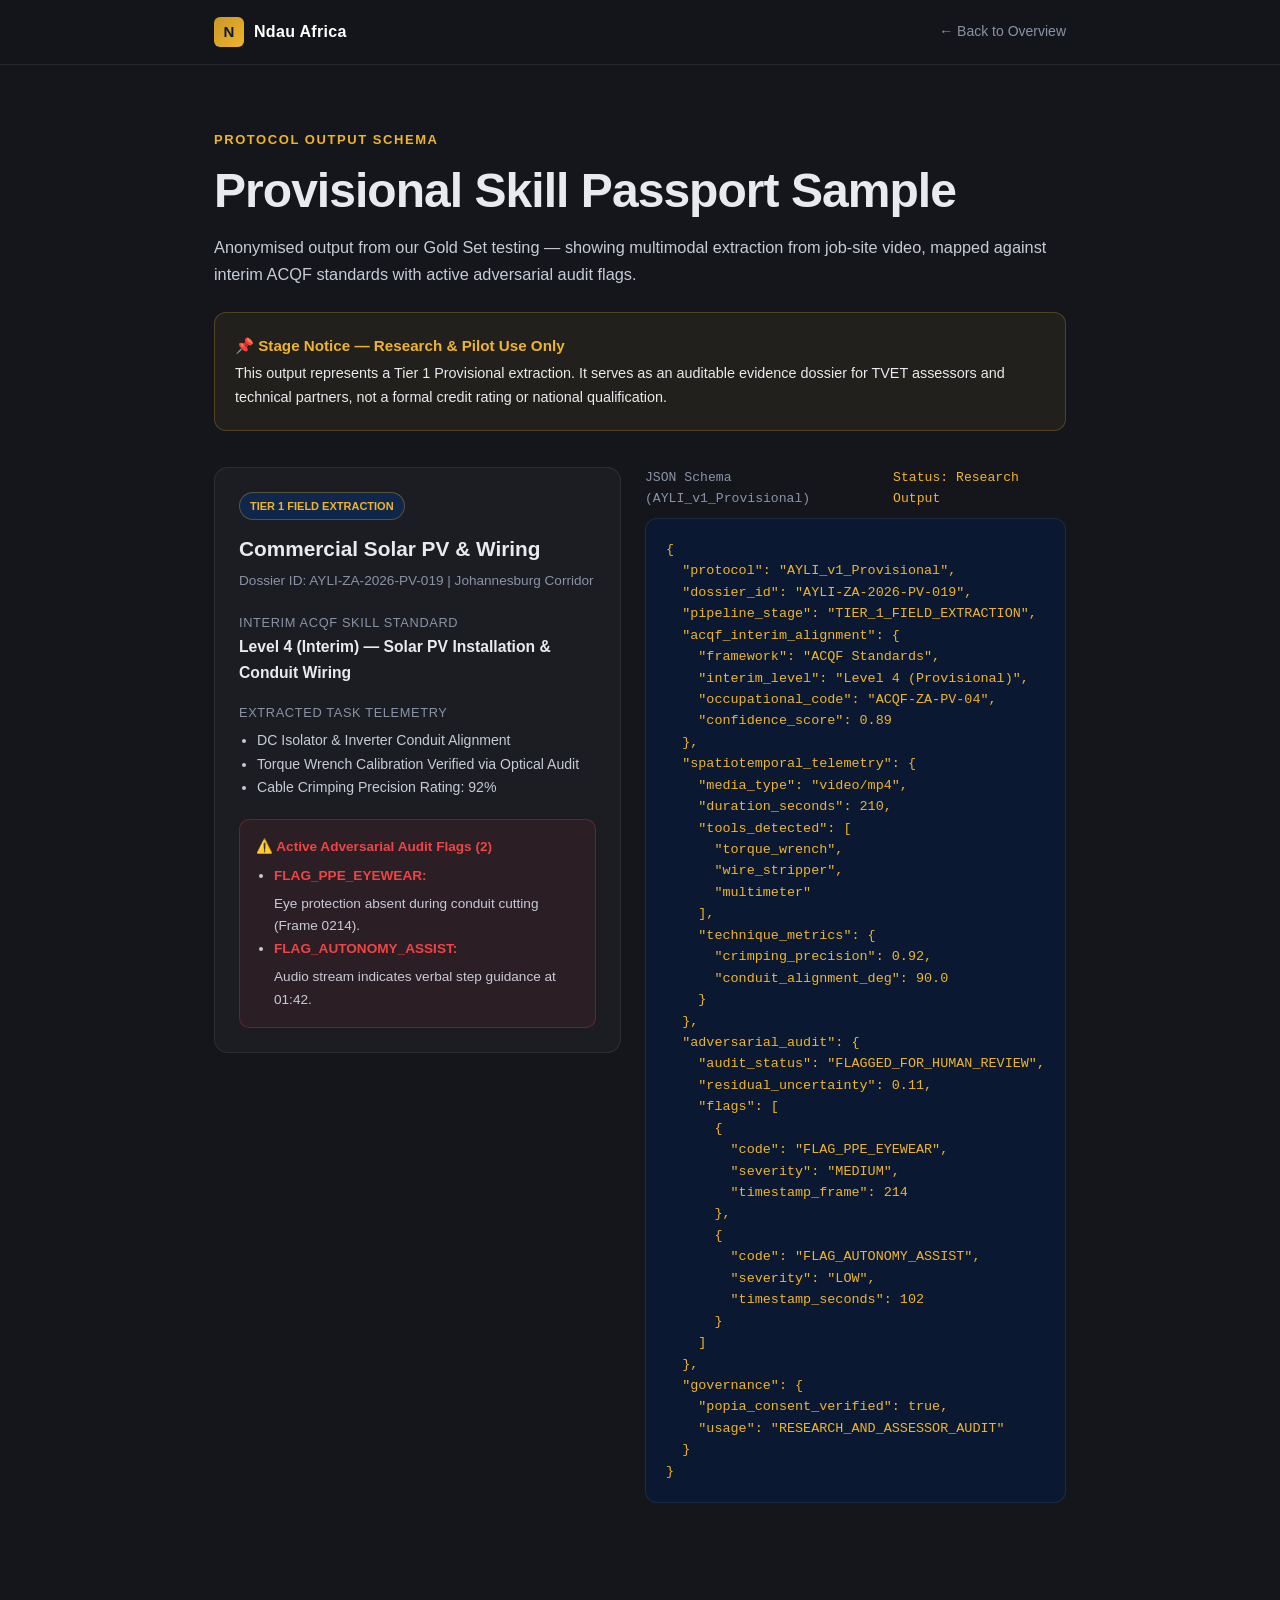
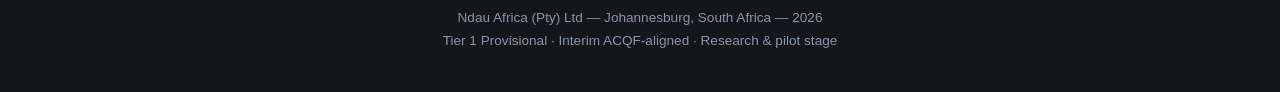
==== commit 8c49b31b: "Create sample-passport.html" ====
--- a/sample-passport.html
+++ b/sample-passport.html
@@ -1,100 +1,264 @@
 <!DOCTYPE html>
 <html lang="en">
 <head>
-  <meta charset="UTF-8">
-  <meta name="viewport" content="width=device-width, initial-scale=1.0">
-  <title>AYLI Capability Passport Output — Ndau Africa</title>
-  <link rel="stylesheet" href="style.css">
+<meta charset="UTF-8">
+<meta name="viewport" content="width=device-width, initial-scale=1.0">
+<title>Ndau Africa — Provisional Skill Passport Sample</title>
+
+<meta property="og:title" content="AYLI Provisional Skill Passport — Ndau Africa">
+<meta property="og:description" content="Tier 1 research output showing multimodal extraction from job-site video telemetry aligned with interim ACQF standards.">
+<meta property="og:url" content="https://ndauafrica.com/sample-passport.html">
+<meta property="og:type" content="website">
+
+<style>
+  :root {
+    --navy: #0D2B55;
+    --navy-deep: #081B38;
+    --gold: #C9962A;
+    --gold-bright: #F0B429;
+    --ink: #14161C;
+    --paper: #F7F6F2;
+    --muted: #8A93A6;
+    --line: rgba(255,255,255,0.08);
+    --red: #EF4444;
+    --green: #10B981;
+  }
+  * { box-sizing: border-box; margin: 0; padding: 0; }
+  body {
+    background: var(--ink);
+    color: #E9EAEE;
+    font-family: -apple-system, BlinkMacSystemFont, 'Segoe UI', Helvetica, Arial, sans-serif;
+    line-height: 1.65;
+  }
+  .wrap { max-width: 900px; margin: 0 auto; padding: 0 24px; }
+
+  header {
+    position: sticky; top: 0; z-index: 50;
+    background: rgba(20,22,28,0.92);
+    backdrop-filter: blur(8px);
+    border-bottom: 1px solid var(--line);
+  }
+  header .wrap { display: flex; align-items: center; justify-content: space-between; height: 64px; }
+  .logo { display: flex; align-items: center; gap: 10px; font-weight: 700; letter-spacing: 0.02em; color: #fff; text-decoration: none; }
+  .logo .mark {
+    width: 30px; height: 30px; border-radius: 6px;
+    background: linear-gradient(135deg, var(--gold), var(--gold-bright));
+    display: flex; align-items: center; justify-content: center;
+    color: var(--navy-deep); font-weight: 900; font-size: 15px;
+  }
+  header a.back-link {
+    color: var(--muted); text-decoration: none; font-size: 14px; font-weight: 500;
+    transition: color 0.2s;
+  }
+  header a.back-link:hover { color: var(--gold-bright); }
+
+  section { padding: 64px 0; border-bottom: 1px solid var(--line); }
+  section:last-of-type { border-bottom: none; }
+
+  .eyebrow {
+    color: var(--gold-bright); font-size: 13px; font-weight: 700;
+    letter-spacing: 0.12em; text-transform: uppercase; margin-bottom: 14px;
+  }
+  h1 {
+    font-size: clamp(2rem, 4.5vw, 3rem);
+    font-weight: 800; line-height: 1.12; letter-spacing: -0.02em;
+    margin-bottom: 16px;
+  }
+  p { color: #C7CBD6; margin-bottom: 16px; font-size: 1.02rem; }
+
+  .notice-box {
+    background: rgba(201,150,42,0.08);
+    border: 1px solid rgba(201,150,42,0.3);
+    border-radius: 12px;
+    padding: 20px;
+    margin: 24px 0 36px;
+  }
+  .notice-box strong { color: var(--gold-bright); display: block; margin-bottom: 4px; font-size: 0.95rem; }
+  .notice-box p { margin: 0; font-size: 0.9rem; color: #E9EAEE; }
+
+  .passport-grid {
+    display: grid;
+    grid-template-columns: 1fr 1fr;
+    gap: 24px;
+    align-items: start;
+  }
+  @media (max-width: 768px) { .passport-grid { grid-template-columns: 1fr; } }
+
+  .summary-card {
+    background: rgba(255,255,255,0.03);
+    border: 1px solid var(--line);
+    border-radius: 14px;
+    padding: 24px;
+  }
+  .status-tag {
+    display: inline-block;
+    background: rgba(13, 43, 85, 0.8);
+    border: 1px solid rgba(201, 150, 42, 0.4);
+    color: var(--gold-bright);
+    font-size: 11px;
+    font-weight: 700;
+    text-transform: uppercase;
+    padding: 4px 10px;
+    border-radius: 999px;
+    margin-bottom: 12px;
+  }
+
+  .meta-group { margin-bottom: 16px; }
+  .meta-group label { display: block; font-size: 0.8rem; color: var(--muted); text-transform: uppercase; letter-spacing: 0.05em; }
+  .meta-group span { font-size: 0.98rem; font-weight: 600; color: #E9EAEE; }
+
+  .flag-box {
+    background: rgba(239, 68, 68, 0.08);
+    border: 1px solid rgba(239, 68, 68, 0.25);
+    border-radius: 10px;
+    padding: 16px;
+    margin-top: 20px;
+  }
+  .flag-box strong { color: var(--red); font-size: 0.85rem; display: block; margin-bottom: 6px; }
+  .flag-box ul { padding-left: 18px; color: #C7CBD6; font-size: 0.85rem; }
+
+  .code-header {
+    display: flex;
+    justify-content: space-between;
+    align-items: center;
+    margin-bottom: 8px;
+  }
+  .code-header span { font-family: monospace; font-size: 0.82rem; color: var(--muted); }
+  pre {
+    background: rgba(8, 27, 56, 0.8);
+    border: 1px solid var(--line);
+    border-radius: 12px;
+    padding: 20px;
+    overflow-x: auto;
+  }
+  code {
+    font-family: 'Fira Code', Consolas, Monaco, monospace;
+    font-size: 0.84rem;
+    color: var(--gold-bright);
+    line-height: 1.5;
+  }
+
+  footer { padding: 40px 0; text-align: center; color: var(--muted); font-size: 0.85rem; }
+</style>
 </head>
 <body>
 
-  <header>
-    <div class="nav-container">
-      <a href="index.html" class="logo">NDAU <span>AFRICA</span></a>
-      <nav>
-        <a href="index.html">← Back to Institutional Overview</a>
-      </nav>
+<header>
+  <div class="wrap">
+    <a href="index.html" class="logo">
+      <div class="mark">N</div>
+      Ndau Africa
+    </a>
+    <a class="back-link" href="index.html">← Back to Overview</a>
+  </div>
+</header>
+
+<section>
+  <div class="wrap">
+    <div class="eyebrow">Protocol Output Schema</div>
+    <h1>Provisional Skill Passport Sample</h1>
+    <p>
+      Anonymised output from our Gold Set testing — showing multimodal extraction from job-site video, mapped against interim ACQF standards with active adversarial audit flags.
+    </p>
+
+    <div class="notice-box">
+      <strong>📌 Stage Notice — Research &amp; Pilot Use Only</strong>
+      <p>
+        This output represents a Tier 1 Provisional extraction. It serves as an auditable evidence dossier for TVET assessors and technical partners, not a formal credit rating or national qualification.
+      </p>
     </div>
-  </header>
-
-  <section>
-    <div class="badge badge-emerald">Protocol Output Engine</div>
-    <h1>AYLI Skill Passport Schema</h1>
-    <p>This live sample demonstrates how unstructured multimodal job-site evidence is parsed into structured, financial-grade JSON intelligence aligned with the African Continental Qualifications Framework (ACQF).</p>
-
-    <div class="grid-2" style="margin-top: 2.5rem; align-items: start;">
+
+    <div class="passport-grid">
       
-      <!-- Visual Summary Card -->
-      <div class="card" style="border-color: var(--accent-gold);">
-        <div style="display: flex; justify-content: space-between; align-items: center; margin-bottom: 1.5rem;">
-          <div>
-            <span class="badge">Verified Enterprise</span>
-            <h3>Muza Solar & Electrical</h3>
-            <p style="font-size: 0.85rem; color: var(--text-muted); margin-bottom: 0;">ID: AYLI-ZA-2026-0891 | Johannesburg Corridor</p>
-          </div>
-        </div>
-
-        <hr style="border: 0; border-top: 1px solid var(--border-color); margin-bottom: 1.5rem;">
-
-        <div style="margin-bottom: 1rem;">
-          <strong style="color: #ffffff; display: block; font-size: 0.9rem;">ACQF Qualification Mapping:</strong>
-          <p style="color: var(--accent-gold); font-weight: 600; margin-bottom: 0.5rem;">Level 4 Commercial Solar Specialist</p>
-        </div>
-
-        <div style="margin-bottom: 1rem;">
-          <strong style="color: #ffffff; display: block; font-size: 0.9rem;">Commercial Reliability Index:</strong>
-          <p style="color: var(--accent-emerald); font-weight: 700; font-size: 1.25rem; margin-bottom: 0.5rem;">88 / 100 (Low Underwriting Risk)</p>
-        </div>
-
-        <div style="margin-bottom: 1rem;">
-          <strong style="color: #ffffff; display: block; font-size: 0.9rem;">Verified Physical Evidence Telemetry:</strong>
-          <ul style="font-size: 0.85rem; color: var(--text-muted); padding-left: 1.2rem; margin-top: 0.25rem;">
-            <li>DC Isolation & Inverter Conduits (IEC 60364-7-712 compliant)</li>
-            <li>PPE Compliance Score: 100% (Eye protection, insulated boots)</li>
+      <!-- Summary Card -->
+      <div class="summary-card">
+        <span class="status-tag">Tier 1 Field Extraction</span>
+        <h2 style="font-size: 1.3rem; margin-bottom: 4px;">Commercial Solar PV &amp; Wiring</h2>
+        <p style="font-size: 0.85rem; color: var(--muted); margin-bottom: 20px;">Dossier ID: AYLI-ZA-2026-PV-019 | Johannesburg Corridor</p>
+
+        <div class="meta-group">
+          <label>Interim ACQF Skill Standard</label>
+          <span>Level 4 (Interim) — Solar PV Installation &amp; Conduit Wiring</span>
+        </div>
+
+        <div class="meta-group">
+          <label>Extracted Task Telemetry</label>
+          <ul style="padding-left: 18px; color: #C7CBD6; font-size: 0.88rem; margin-top: 6px;">
+            <li>DC Isolator &amp; Inverter Conduit Alignment</li>
             <li>Torque Wrench Calibration Verified via Optical Audit</li>
+            <li>Cable Crimping Precision Rating: 92%</li>
           </ul>
         </div>
+
+        <div class="flag-box">
+          <strong>⚠️ Active Adversarial Audit Flags (2)</strong>
+          <ul>
+            <li><strong>FLAG_PPE_EYEWEAR:</strong> Eye protection absent during conduit cutting (Frame 0214).</li>
+            <li><strong>FLAG_AUTONOMY_ASSIST:</strong> Audio stream indicates verbal step guidance at 01:42.</li>
+          </ul>
+        </div>
       </div>
 
-      <!-- JSON Structured Output Code Block -->
+      <!-- JSON Preview -->
       <div>
-        <div style="display: flex; justify-content: space-between; align-items: center; margin-bottom: 0.5rem;">
-          <span style="font-family: var(--font-mono); font-size: 0.85rem; color: var(--text-muted);">JSON Schema (Layer 4 Output)</span>
-          <span style="font-family: var(--font-mono); font-size: 0.85rem; color: var(--accent-emerald);">Audit Pass: Validated</span>
+        <div class="code-header">
+          <span>JSON Schema (AYLI_v1_Provisional)</span>
+          <span style="color: var(--gold-bright);">Status: Research Output</span>
         </div>
 <pre><code>{
-  "protocol": "AYLI_v1.0",
-  "passport_id": "AYLI-ZA-2026-0891",
-  "contractor_id": "NDAU-ENT-5501",
-  "acqf_framework_alignment": {
-    "qualification_level": 4,
-    "occupational_domain": "Renewable Energy & Photovoltaic",
-    "competency_code": "ACQF-ZA-PV-04"
+  "protocol": "AYLI_v1_Provisional",
+  "dossier_id": "AYLI-ZA-2026-PV-019",
+  "pipeline_stage": "TIER_1_FIELD_EXTRACTION",
+  "acqf_interim_alignment": {
+    "framework": "ACQF Standards",
+    "interim_level": "Level 4 (Provisional)",
+    "occupational_code": "ACQF-ZA-PV-04",
+    "confidence_score": 0.89
   },
-  "spatial_telemetry": {
-    "site_location": "Johannesburg, South Africa",
-    "evidence_hash": "e3b0c44298fc1c149afbf4c8996fb92427ae41e4649b934ca495991b7852b855"
+  "spatiotemporal_telemetry": {
+    "media_type": "video/mp4",
+    "duration_seconds": 210,
+    "tools_detected": [
+      "torque_wrench",
+      "wire_stripper",
+      "multimeter"
+    ],
+    "technique_metrics": {
+      "crimping_precision": 0.92,
+      "conduit_alignment_deg": 90.0
+    }
   },
-  "multimodal_ai_audit": {
-    "tool_compliance_rating": 0.94,
-    "safety_compliance_rating": 1.00,
-    "workmanship_precision": 0.89,
-    "adversarial_check_passed": true
+  "adversarial_audit": {
+    "audit_status": "FLAGGED_FOR_HUMAN_REVIEW",
+    "residual_uncertainty": 0.11,
+    "flags": [
+      {
+        "code": "FLAG_PPE_EYEWEAR",
+        "severity": "MEDIUM",
+        "timestamp_frame": 214
+      },
+      {
+        "code": "FLAG_AUTONOMY_ASSIST",
+        "severity": "LOW",
+        "timestamp_seconds": 102
+      }
+    ]
   },
-  "commercial_credit_scores": {
-    "underwriting_risk_category": "LOW_RISK",
-    "asset_backing_value_zar": 95000,
-    "recommended_credit_limit_zar": 45000
+  "governance": {
+    "popia_consent_verified": true,
+    "usage": "RESEARCH_AND_ASSESSOR_AUDIT"
   }
 }</code></pre>
       </div>
 
     </div>
-  </section>
-
-  <footer>
-    <p>© 2026 Ndau Africa. Economic Capability Intelligence Infrastructure.</p>
-  </footer>
+  </div>
+</section>
+
+<footer>
+  Ndau Africa (Pty) Ltd — Johannesburg, South Africa — 2026<br>
+  Tier 1 Provisional · Interim ACQF-aligned · Research &amp; pilot stage
+</footer>
 
 </body>
 </html>
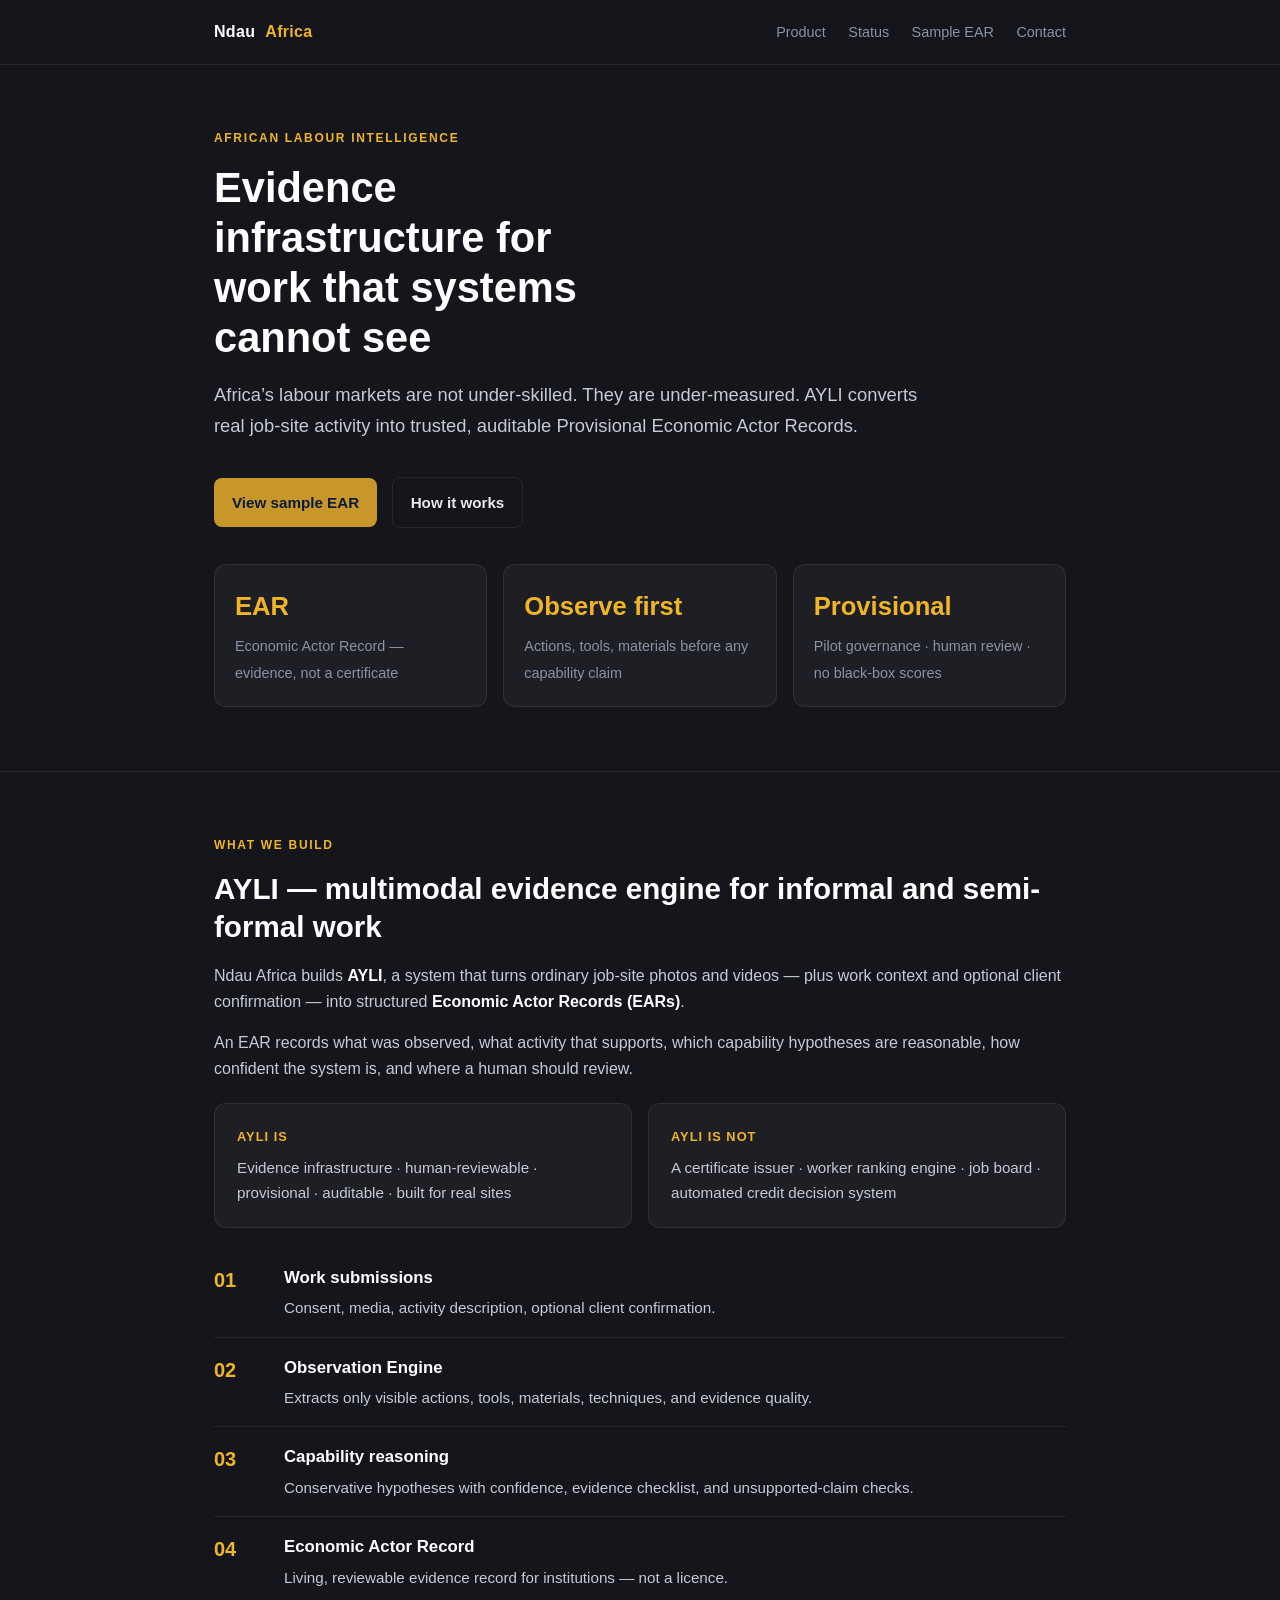
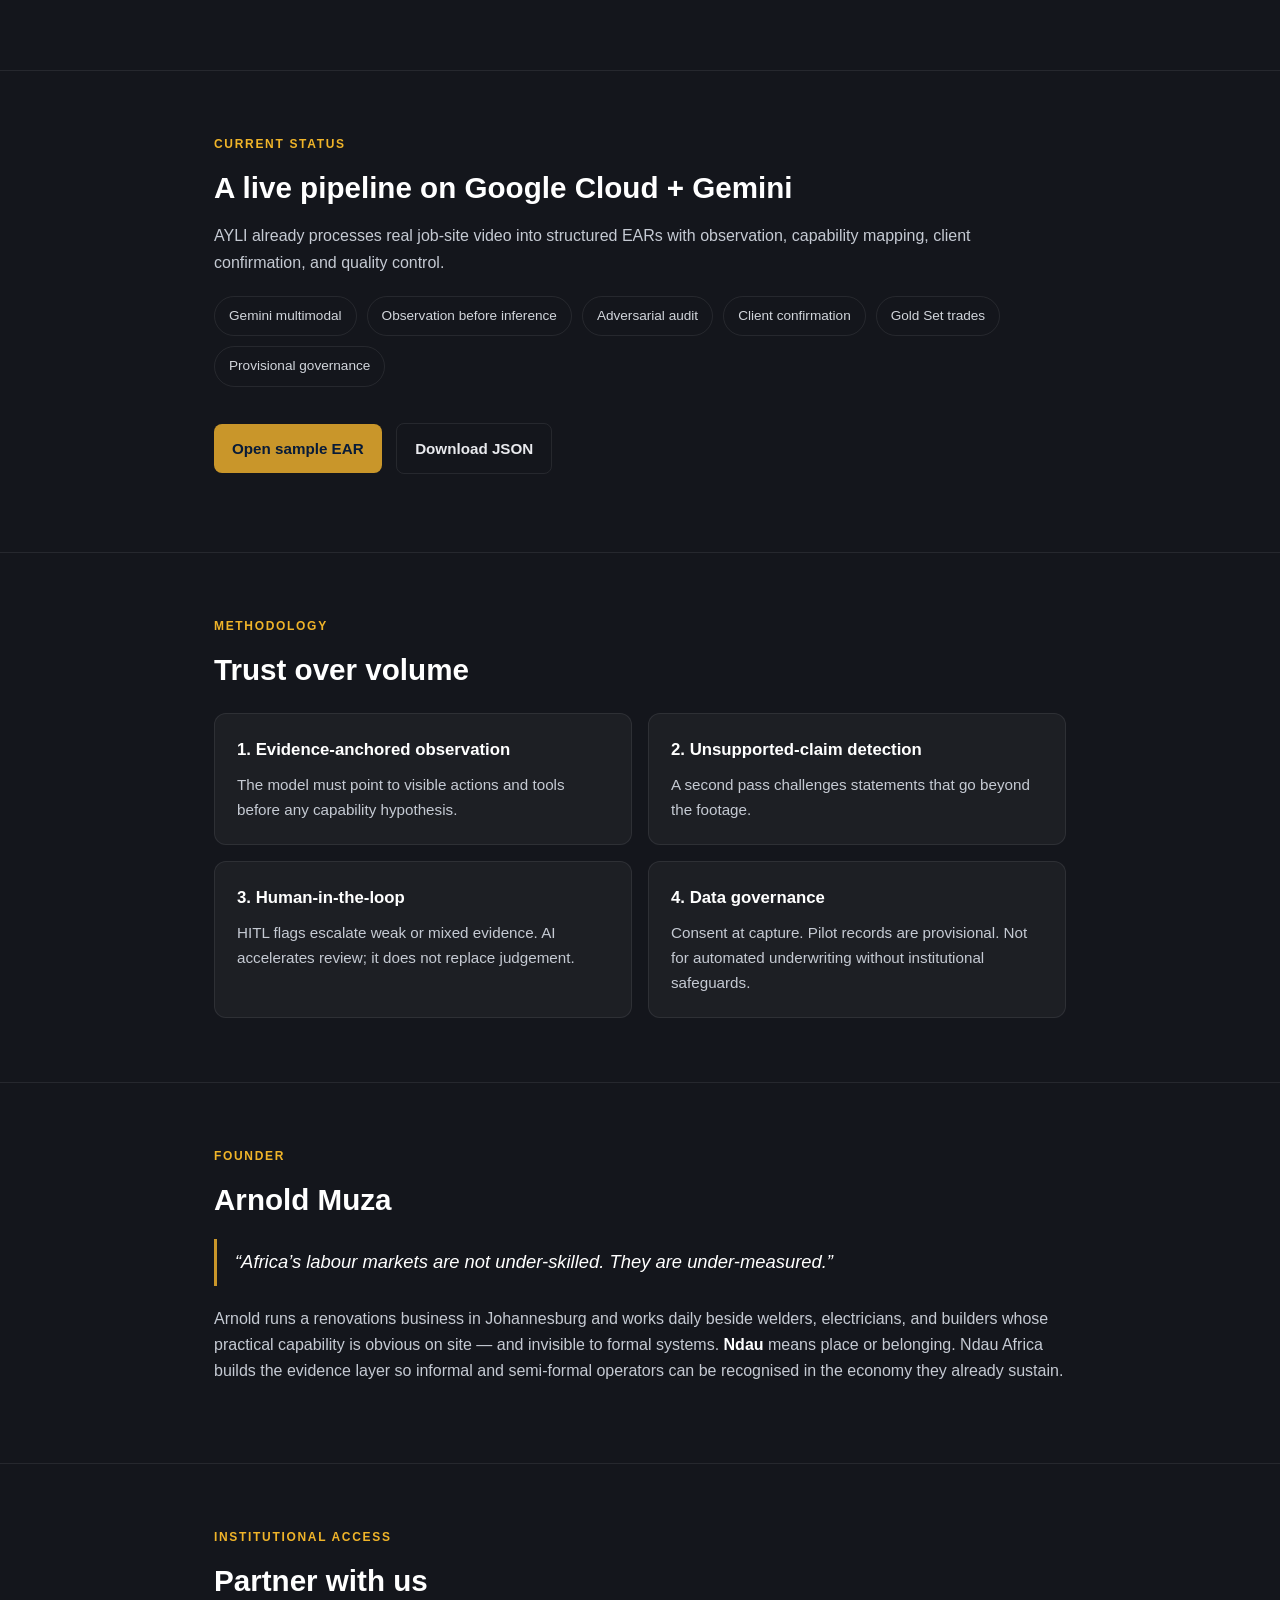
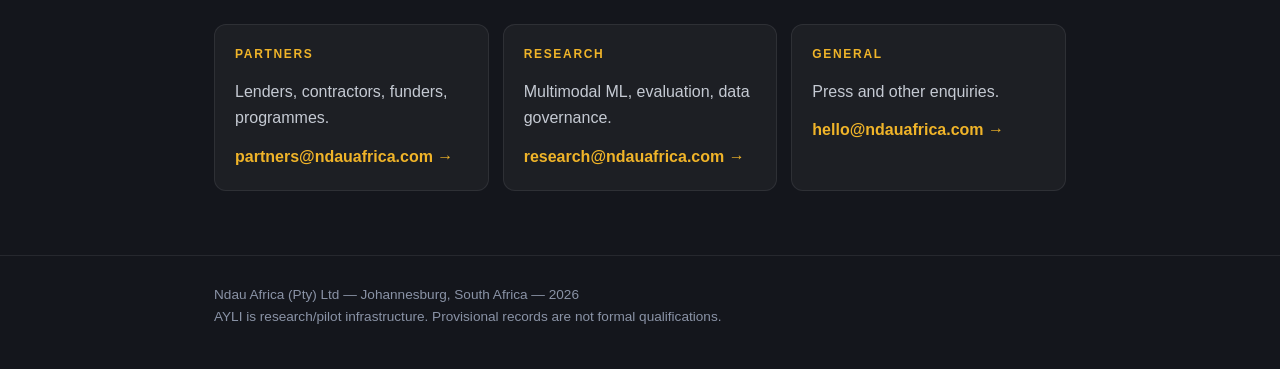
==== commit d90bdeec: "Update sample-passport.html" ====
--- a/sample-passport.html
+++ b/sample-passport.html
@@ -1,264 +1,331 @@
 <!DOCTYPE html>
 <html lang="en">
 <head>
-<meta charset="UTF-8">
-<meta name="viewport" content="width=device-width, initial-scale=1.0">
-<title>Ndau Africa — Provisional Skill Passport Sample</title>
-
-<meta property="og:title" content="AYLI Provisional Skill Passport — Ndau Africa">
-<meta property="og:description" content="Tier 1 research output showing multimodal extraction from job-site video telemetry aligned with interim ACQF standards.">
-<meta property="og:url" content="https://ndauafrica.com/sample-passport.html">
-<meta property="og:type" content="website">
-
-<style>
-  :root {
-    --navy: #0D2B55;
-    --navy-deep: #081B38;
-    --gold: #C9962A;
-    --gold-bright: #F0B429;
-    --ink: #14161C;
-    --paper: #F7F6F2;
-    --muted: #8A93A6;
-    --line: rgba(255,255,255,0.08);
-    --red: #EF4444;
-    --green: #10B981;
-  }
-  * { box-sizing: border-box; margin: 0; padding: 0; }
-  body {
-    background: var(--ink);
-    color: #E9EAEE;
-    font-family: -apple-system, BlinkMacSystemFont, 'Segoe UI', Helvetica, Arial, sans-serif;
-    line-height: 1.65;
-  }
-  .wrap { max-width: 900px; margin: 0 auto; padding: 0 24px; }
-
-  header {
-    position: sticky; top: 0; z-index: 50;
-    background: rgba(20,22,28,0.92);
-    backdrop-filter: blur(8px);
-    border-bottom: 1px solid var(--line);
-  }
-  header .wrap { display: flex; align-items: center; justify-content: space-between; height: 64px; }
-  .logo { display: flex; align-items: center; gap: 10px; font-weight: 700; letter-spacing: 0.02em; color: #fff; text-decoration: none; }
-  .logo .mark {
-    width: 30px; height: 30px; border-radius: 6px;
-    background: linear-gradient(135deg, var(--gold), var(--gold-bright));
-    display: flex; align-items: center; justify-content: center;
-    color: var(--navy-deep); font-weight: 900; font-size: 15px;
-  }
-  header a.back-link {
-    color: var(--muted); text-decoration: none; font-size: 14px; font-weight: 500;
-    transition: color 0.2s;
-  }
-  header a.back-link:hover { color: var(--gold-bright); }
-
-  section { padding: 64px 0; border-bottom: 1px solid var(--line); }
-  section:last-of-type { border-bottom: none; }
-
-  .eyebrow {
-    color: var(--gold-bright); font-size: 13px; font-weight: 700;
-    letter-spacing: 0.12em; text-transform: uppercase; margin-bottom: 14px;
-  }
-  h1 {
-    font-size: clamp(2rem, 4.5vw, 3rem);
-    font-weight: 800; line-height: 1.12; letter-spacing: -0.02em;
-    margin-bottom: 16px;
-  }
-  p { color: #C7CBD6; margin-bottom: 16px; font-size: 1.02rem; }
-
-  .notice-box {
-    background: rgba(201,150,42,0.08);
-    border: 1px solid rgba(201,150,42,0.3);
-    border-radius: 12px;
-    padding: 20px;
-    margin: 24px 0 36px;
-  }
-  .notice-box strong { color: var(--gold-bright); display: block; margin-bottom: 4px; font-size: 0.95rem; }
-  .notice-box p { margin: 0; font-size: 0.9rem; color: #E9EAEE; }
-
-  .passport-grid {
-    display: grid;
-    grid-template-columns: 1fr 1fr;
-    gap: 24px;
-    align-items: start;
-  }
-  @media (max-width: 768px) { .passport-grid { grid-template-columns: 1fr; } }
-
-  .summary-card {
-    background: rgba(255,255,255,0.03);
-    border: 1px solid var(--line);
-    border-radius: 14px;
-    padding: 24px;
-  }
-  .status-tag {
-    display: inline-block;
-    background: rgba(13, 43, 85, 0.8);
-    border: 1px solid rgba(201, 150, 42, 0.4);
-    color: var(--gold-bright);
-    font-size: 11px;
-    font-weight: 700;
-    text-transform: uppercase;
-    padding: 4px 10px;
-    border-radius: 999px;
-    margin-bottom: 12px;
-  }
-
-  .meta-group { margin-bottom: 16px; }
-  .meta-group label { display: block; font-size: 0.8rem; color: var(--muted); text-transform: uppercase; letter-spacing: 0.05em; }
-  .meta-group span { font-size: 0.98rem; font-weight: 600; color: #E9EAEE; }
-
-  .flag-box {
-    background: rgba(239, 68, 68, 0.08);
-    border: 1px solid rgba(239, 68, 68, 0.25);
-    border-radius: 10px;
-    padding: 16px;
-    margin-top: 20px;
-  }
-  .flag-box strong { color: var(--red); font-size: 0.85rem; display: block; margin-bottom: 6px; }
-  .flag-box ul { padding-left: 18px; color: #C7CBD6; font-size: 0.85rem; }
-
-  .code-header {
-    display: flex;
-    justify-content: space-between;
-    align-items: center;
-    margin-bottom: 8px;
-  }
-  .code-header span { font-family: monospace; font-size: 0.82rem; color: var(--muted); }
-  pre {
-    background: rgba(8, 27, 56, 0.8);
-    border: 1px solid var(--line);
-    border-radius: 12px;
-    padding: 20px;
-    overflow-x: auto;
-  }
-  code {
-    font-family: 'Fira Code', Consolas, Monaco, monospace;
-    font-size: 0.84rem;
-    color: var(--gold-bright);
-    line-height: 1.5;
-  }
-
-  footer { padding: 40px 0; text-align: center; color: var(--muted); font-size: 0.85rem; }
-</style>
+  <meta charset="UTF-8">
+  <meta name="viewport" content="width=device-width, initial-scale=1.0">
+  <title>Ndau Africa — African Labour Intelligence (AYLI)</title>
+  <meta name="description" content="AYLI is multimodal evidence infrastructure that turns real African job-site work into trusted, auditable Provisional Economic Actor Records for informal and semi-formal workers.">
+  <meta property="og:title" content="Ndau Africa — African Labour Intelligence">
+  <meta property="og:description" content="Evidence infrastructure for Africa's informal and semi-formal workforce. Observation before judgement.">
+  <meta property="og:url" content="https://ndauafrica.com/">
+  <meta property="og:type" content="website">
+  <style>
+    :root {
+      --navy: #0D2B55;
+      --navy-deep: #081B38;
+      --gold: #C9962A;
+      --gold-bright: #F0B429;
+      --ink: #14161C;
+      --paper: #F7F6F2;
+      --muted: #8A93A6;
+      --line: rgba(255,255,255,0.08);
+    }
+    * { box-sizing: border-box; margin: 0; padding: 0; }
+    body {
+      background: var(--ink);
+      color: #E9EAEE;
+      font-family: -apple-system, BlinkMacSystemFont, 'Segoe UI', Helvetica, Arial, sans-serif;
+      line-height: 1.65;
+    }
+    .wrap { max-width: 900px; margin: 0 auto; padding: 0 24px; }
+    header {
+      position: sticky; top: 0; z-index: 50;
+      background: rgba(20,22,28,0.92);
+      backdrop-filter: blur(8px);
+      border-bottom: 1px solid var(--line);
+    }
+    header .wrap {
+      display: flex; align-items: center; justify-content: space-between; height: 64px;
+    }
+    .logo {
+      display: flex; align-items: center; gap: 10px;
+      font-weight: 700; color: #fff; text-decoration: none; letter-spacing: 0.02em;
+    }
+    .logo span { color: var(--gold-bright); }
+    nav a {
+      color: var(--muted); text-decoration: none; font-size: 0.9rem; margin-left: 18px;
+    }
+    nav a:hover { color: #fff; }
+    section { padding: 64px 0; border-bottom: 1px solid var(--line); }
+    .eyebrow {
+      font-size: 0.75rem; font-weight: 600; letter-spacing: 0.14em;
+      text-transform: uppercase; color: var(--gold-bright); margin-bottom: 14px;
+    }
+    h1 {
+      font-size: clamp(1.9rem, 4vw, 2.6rem);
+      line-height: 1.2; color: #fff; margin-bottom: 18px; max-width: 18ch;
+    }
+    h2 {
+      font-size: clamp(1.4rem, 3vw, 1.85rem);
+      color: #fff; margin-bottom: 16px; line-height: 1.3;
+    }
+    .lead { font-size: 1.15rem; color: #C5CAD3; max-width: 40em; margin-bottom: 28px; }
+    p { color: #C5CAD3; margin-bottom: 14px; }
+    .stat-row {
+      display: grid; grid-template-columns: repeat(3, 1fr); gap: 16px; margin-top: 36px;
+    }
+    @media (max-width: 700px) { .stat-row { grid-template-columns: 1fr; } }
+    .stat {
+      background: rgba(255,255,255,0.04);
+      border: 1px solid var(--line);
+      border-radius: 12px;
+      padding: 20px;
+    }
+    .stat strong {
+      display: block; font-size: 1.6rem; color: var(--gold-bright); margin-bottom: 6px;
+    }
+    .stat span { font-size: 0.9rem; color: var(--muted); }
+    .grid2 {
+      display: grid; grid-template-columns: 1fr 1fr; gap: 16px; margin-top: 24px;
+    }
+    @media (max-width: 700px) { .grid2 { grid-template-columns: 1fr; } }
+    .card {
+      background: rgba(255,255,255,0.04);
+      border: 1px solid var(--line);
+      border-radius: 12px;
+      padding: 22px;
+    }
+    .card h3 { color: #fff; font-size: 1.05rem; margin-bottom: 8px; }
+    .card p { font-size: 0.95rem; margin-bottom: 0; }
+    .steps { margin-top: 20px; }
+    .step {
+      display: grid; grid-template-columns: 56px 1fr; gap: 14px;
+      padding: 16px 0; border-bottom: 1px solid var(--line);
+    }
+    .step:last-child { border-bottom: none; }
+    .num {
+      font-size: 1.25rem; font-weight: 700; color: var(--gold-bright);
+    }
+    .step h3 { color: #fff; font-size: 1.05rem; margin-bottom: 4px; }
+    .step p { margin: 0; font-size: 0.95rem; }
+    .pill-row { display: flex; flex-wrap: wrap; gap: 10px; margin-top: 20px; }
+    .pill {
+      padding: 8px 14px; border-radius: 999px;
+      border: 1px solid var(--line); font-size: 0.85rem; color: #D1D5DB;
+    }
+    .btn {
+      display: inline-block; margin-top: 8px; padding: 12px 18px;
+      border-radius: 8px; text-decoration: none; font-weight: 600; font-size: 0.95rem;
+    }
+    .btn-primary { background: var(--gold); color: var(--navy-deep); }
+    .btn-ghost {
+      border: 1px solid var(--line); color: #E9EAEE; margin-left: 10px;
+    }
+    .quote {
+      border-left: 3px solid var(--gold);
+      padding: 8px 0 8px 18px;
+      font-size: 1.15rem; color: #fff; font-style: italic; margin: 20px 0;
+    }
+    .contact-grid {
+      display: grid; grid-template-columns: repeat(3, 1fr); gap: 14px; margin-top: 24px;
+    }
+    @media (max-width: 700px) { .contact-grid { grid-template-columns: 1fr; } }
+    .contact-card {
+      background: rgba(255,255,255,0.04);
+      border: 1px solid var(--line);
+      border-radius: 12px;
+      padding: 20px;
+    }
+    .contact-card a { color: var(--gold-bright); text-decoration: none; font-weight: 600; }
+    footer {
+      padding: 28px 0 40px; color: var(--muted); font-size: 0.85rem;
+    }
+    .is-not {
+      display: grid; grid-template-columns: 1fr 1fr; gap: 16px; margin-top: 20px;
+    }
+    @media (max-width: 700px) { .is-not { grid-template-columns: 1fr; } }
+    .is-not .card h3 { font-size: 0.8rem; letter-spacing: 0.08em; text-transform: uppercase; color: var(--gold-bright); }
+  </style>
 </head>
 <body>
-
-<header>
-  <div class="wrap">
-    <a href="index.html" class="logo">
-      <div class="mark">N</div>
-      Ndau Africa
-    </a>
-    <a class="back-link" href="index.html">← Back to Overview</a>
-  </div>
-</header>
-
-<section>
-  <div class="wrap">
-    <div class="eyebrow">Protocol Output Schema</div>
-    <h1>Provisional Skill Passport Sample</h1>
-    <p>
-      Anonymised output from our Gold Set testing — showing multimodal extraction from job-site video, mapped against interim ACQF standards with active adversarial audit flags.
-    </p>
-
-    <div class="notice-box">
-      <strong>📌 Stage Notice — Research &amp; Pilot Use Only</strong>
+  <header>
+    <div class="wrap">
+      <a class="logo" href="/">Ndau <span>Africa</span></a>
+      <nav>
+        <a href="#product">Product</a>
+        <a href="#status">Status</a>
+        <a href="sample-ear.html">Sample EAR</a>
+        <a href="#contact">Contact</a>
+      </nav>
+    </div>
+  </header>
+
+  <section>
+    <div class="wrap">
+      <div class="eyebrow">African Labour Intelligence</div>
+      <h1>Evidence infrastructure for work that systems cannot see</h1>
+      <p class="lead">
+        Africa’s labour markets are not under-skilled. They are under-measured.
+        AYLI converts real job-site activity into trusted, auditable Provisional Economic Actor Records.
+      </p>
+      <a class="btn btn-primary" href="sample-ear.html">View sample EAR</a>
+      <a class="btn btn-ghost" href="#product">How it works</a>
+      <div class="stat-row">
+        <div class="stat">
+          <strong>EAR</strong>
+          <span>Economic Actor Record — evidence, not a certificate</span>
+        </div>
+        <div class="stat">
+          <strong>Observe first</strong>
+          <span>Actions, tools, materials before any capability claim</span>
+        </div>
+        <div class="stat">
+          <strong>Provisional</strong>
+          <span>Pilot governance · human review · no black-box scores</span>
+        </div>
+      </div>
+    </div>
+  </section>
+
+  <section id="product">
+    <div class="wrap">
+      <div class="eyebrow">What we build</div>
+      <h2>AYLI — multimodal evidence engine for informal and semi-formal work</h2>
       <p>
-        This output represents a Tier 1 Provisional extraction. It serves as an auditable evidence dossier for TVET assessors and technical partners, not a formal credit rating or national qualification.
-      </p>
-    </div>
-
-    <div class="passport-grid">
-      
-      <!-- Summary Card -->
-      <div class="summary-card">
-        <span class="status-tag">Tier 1 Field Extraction</span>
-        <h2 style="font-size: 1.3rem; margin-bottom: 4px;">Commercial Solar PV &amp; Wiring</h2>
-        <p style="font-size: 0.85rem; color: var(--muted); margin-bottom: 20px;">Dossier ID: AYLI-ZA-2026-PV-019 | Johannesburg Corridor</p>
-
-        <div class="meta-group">
-          <label>Interim ACQF Skill Standard</label>
-          <span>Level 4 (Interim) — Solar PV Installation &amp; Conduit Wiring</span>
-        </div>
-
-        <div class="meta-group">
-          <label>Extracted Task Telemetry</label>
-          <ul style="padding-left: 18px; color: #C7CBD6; font-size: 0.88rem; margin-top: 6px;">
-            <li>DC Isolator &amp; Inverter Conduit Alignment</li>
-            <li>Torque Wrench Calibration Verified via Optical Audit</li>
-            <li>Cable Crimping Precision Rating: 92%</li>
-          </ul>
-        </div>
-
-        <div class="flag-box">
-          <strong>⚠️ Active Adversarial Audit Flags (2)</strong>
-          <ul>
-            <li><strong>FLAG_PPE_EYEWEAR:</strong> Eye protection absent during conduit cutting (Frame 0214).</li>
-            <li><strong>FLAG_AUTONOMY_ASSIST:</strong> Audio stream indicates verbal step guidance at 01:42.</li>
-          </ul>
-        </div>
-      </div>
-
-      <!-- JSON Preview -->
-      <div>
-        <div class="code-header">
-          <span>JSON Schema (AYLI_v1_Provisional)</span>
-          <span style="color: var(--gold-bright);">Status: Research Output</span>
-        </div>
-<pre><code>{
-  "protocol": "AYLI_v1_Provisional",
-  "dossier_id": "AYLI-ZA-2026-PV-019",
-  "pipeline_stage": "TIER_1_FIELD_EXTRACTION",
-  "acqf_interim_alignment": {
-    "framework": "ACQF Standards",
-    "interim_level": "Level 4 (Provisional)",
-    "occupational_code": "ACQF-ZA-PV-04",
-    "confidence_score": 0.89
-  },
-  "spatiotemporal_telemetry": {
-    "media_type": "video/mp4",
-    "duration_seconds": 210,
-    "tools_detected": [
-      "torque_wrench",
-      "wire_stripper",
-      "multimeter"
-    ],
-    "technique_metrics": {
-      "crimping_precision": 0.92,
-      "conduit_alignment_deg": 90.0
-    }
-  },
-  "adversarial_audit": {
-    "audit_status": "FLAGGED_FOR_HUMAN_REVIEW",
-    "residual_uncertainty": 0.11,
-    "flags": [
-      {
-        "code": "FLAG_PPE_EYEWEAR",
-        "severity": "MEDIUM",
-        "timestamp_frame": 214
-      },
-      {
-        "code": "FLAG_AUTONOMY_ASSIST",
-        "severity": "LOW",
-        "timestamp_seconds": 102
-      }
-    ]
-  },
-  "governance": {
-    "popia_consent_verified": true,
-    "usage": "RESEARCH_AND_ASSESSOR_AUDIT"
-  }
-}</code></pre>
-      </div>
-
-    </div>
-  </div>
-</section>
-
-<footer>
-  Ndau Africa (Pty) Ltd — Johannesburg, South Africa — 2026<br>
-  Tier 1 Provisional · Interim ACQF-aligned · Research &amp; pilot stage
-</footer>
-
+        Ndau Africa builds <strong style="color:#fff;">AYLI</strong>, a system that turns ordinary job-site
+        photos and videos — plus work context and optional client confirmation — into structured
+        <strong style="color:#fff;">Economic Actor Records (EARs)</strong>.
+      </p>
+      <p>
+        An EAR records what was observed, what activity that supports, which capability hypotheses
+        are reasonable, how confident the system is, and where a human should review.
+      </p>
+
+      <div class="is-not">
+        <div class="card">
+          <h3>AYLI is</h3>
+          <p>Evidence infrastructure · human-reviewable · provisional · auditable · built for real sites</p>
+        </div>
+        <div class="card">
+          <h3>AYLI is not</h3>
+          <p>A certificate issuer · worker ranking engine · job board · automated credit decision system</p>
+        </div>
+      </div>
+
+      <div class="steps">
+        <div class="step">
+          <div class="num">01</div>
+          <div>
+            <h3>Work submissions</h3>
+            <p>Consent, media, activity description, optional client confirmation.</p>
+          </div>
+        </div>
+        <div class="step">
+          <div class="num">02</div>
+          <div>
+            <h3>Observation Engine</h3>
+            <p>Extracts only visible actions, tools, materials, techniques, and evidence quality.</p>
+          </div>
+        </div>
+        <div class="step">
+          <div class="num">03</div>
+          <div>
+            <h3>Capability reasoning</h3>
+            <p>Conservative hypotheses with confidence, evidence checklist, and unsupported-claim checks.</p>
+          </div>
+        </div>
+        <div class="step">
+          <div class="num">04</div>
+          <div>
+            <h3>Economic Actor Record</h3>
+            <p>Living, reviewable evidence record for institutions — not a licence.</p>
+          </div>
+        </div>
+      </div>
+    </div>
+  </section>
+
+  <section id="status">
+    <div class="wrap">
+      <div class="eyebrow">Current status</div>
+      <h2>A live pipeline on Google Cloud + Gemini</h2>
+      <p>
+        AYLI already processes real job-site video into structured EARs with observation,
+        capability mapping, client confirmation, and quality control.
+      </p>
+      <div class="pill-row">
+        <span class="pill">Gemini multimodal</span>
+        <span class="pill">Observation before inference</span>
+        <span class="pill">Adversarial audit</span>
+        <span class="pill">Client confirmation</span>
+        <span class="pill">Gold Set trades</span>
+        <span class="pill">Provisional governance</span>
+      </div>
+      <p style="margin-top:28px;">
+        <a class="btn btn-primary" href="sample-ear.html">Open sample EAR</a>
+        <a class="btn btn-ghost" href="sample-ear.json">Download JSON</a>
+      </p>
+    </div>
+  </section>
+
+  <section>
+    <div class="wrap">
+      <div class="eyebrow">Methodology</div>
+      <h2>Trust over volume</h2>
+      <div class="grid2">
+        <div class="card">
+          <h3>1. Evidence-anchored observation</h3>
+          <p>The model must point to visible actions and tools before any capability hypothesis.</p>
+        </div>
+        <div class="card">
+          <h3>2. Unsupported-claim detection</h3>
+          <p>A second pass challenges statements that go beyond the footage.</p>
+        </div>
+        <div class="card">
+          <h3>3. Human-in-the-loop</h3>
+          <p>HITL flags escalate weak or mixed evidence. AI accelerates review; it does not replace judgement.</p>
+        </div>
+        <div class="card">
+          <h3>4. Data governance</h3>
+          <p>Consent at capture. Pilot records are provisional. Not for automated underwriting without institutional safeguards.</p>
+        </div>
+      </div>
+    </div>
+  </section>
+
+  <section>
+    <div class="wrap">
+      <div class="eyebrow">Founder</div>
+      <h2>Arnold Muza</h2>
+      <p class="quote">“Africa’s labour markets are not under-skilled. They are under-measured.”</p>
+      <p>
+        Arnold runs a renovations business in Johannesburg and works daily beside welders, electricians,
+        and builders whose practical capability is obvious on site — and invisible to formal systems.
+        <strong style="color:#fff;">Ndau</strong> means place or belonging. Ndau Africa builds the evidence layer
+        so informal and semi-formal operators can be recognised in the economy they already sustain.
+      </p>
+    </div>
+  </section>
+
+  <section id="contact">
+    <div class="wrap">
+      <div class="eyebrow">Institutional access</div>
+      <h2>Partner with us</h2>
+      <div class="contact-grid">
+        <div class="contact-card">
+          <div class="eyebrow">Partners</div>
+          <p style="margin-bottom:12px;">Lenders, contractors, funders, programmes.</p>
+          <a href="mailto:partners@ndauafrica.com">partners@ndauafrica.com →</a>
+        </div>
+        <div class="contact-card">
+          <div class="eyebrow">Research</div>
+          <p style="margin-bottom:12px;">Multimodal ML, evaluation, data governance.</p>
+          <a href="mailto:research@ndauafrica.com">research@ndauafrica.com →</a>
+        </div>
+        <div class="contact-card">
+          <div class="eyebrow">General</div>
+          <p style="margin-bottom:12px;">Press and other enquiries.</p>
+          <a href="mailto:hello@ndauafrica.com">hello@ndauafrica.com →</a>
+        </div>
+      </div>
+    </div>
+  </section>
+
+  <footer>
+    <div class="wrap">
+      Ndau Africa (Pty) Ltd — Johannesburg, South Africa — 2026<br>
+      AYLI is research/pilot infrastructure. Provisional records are not formal qualifications.
+    </div>
+  </footer>
 </body>
 </html>
